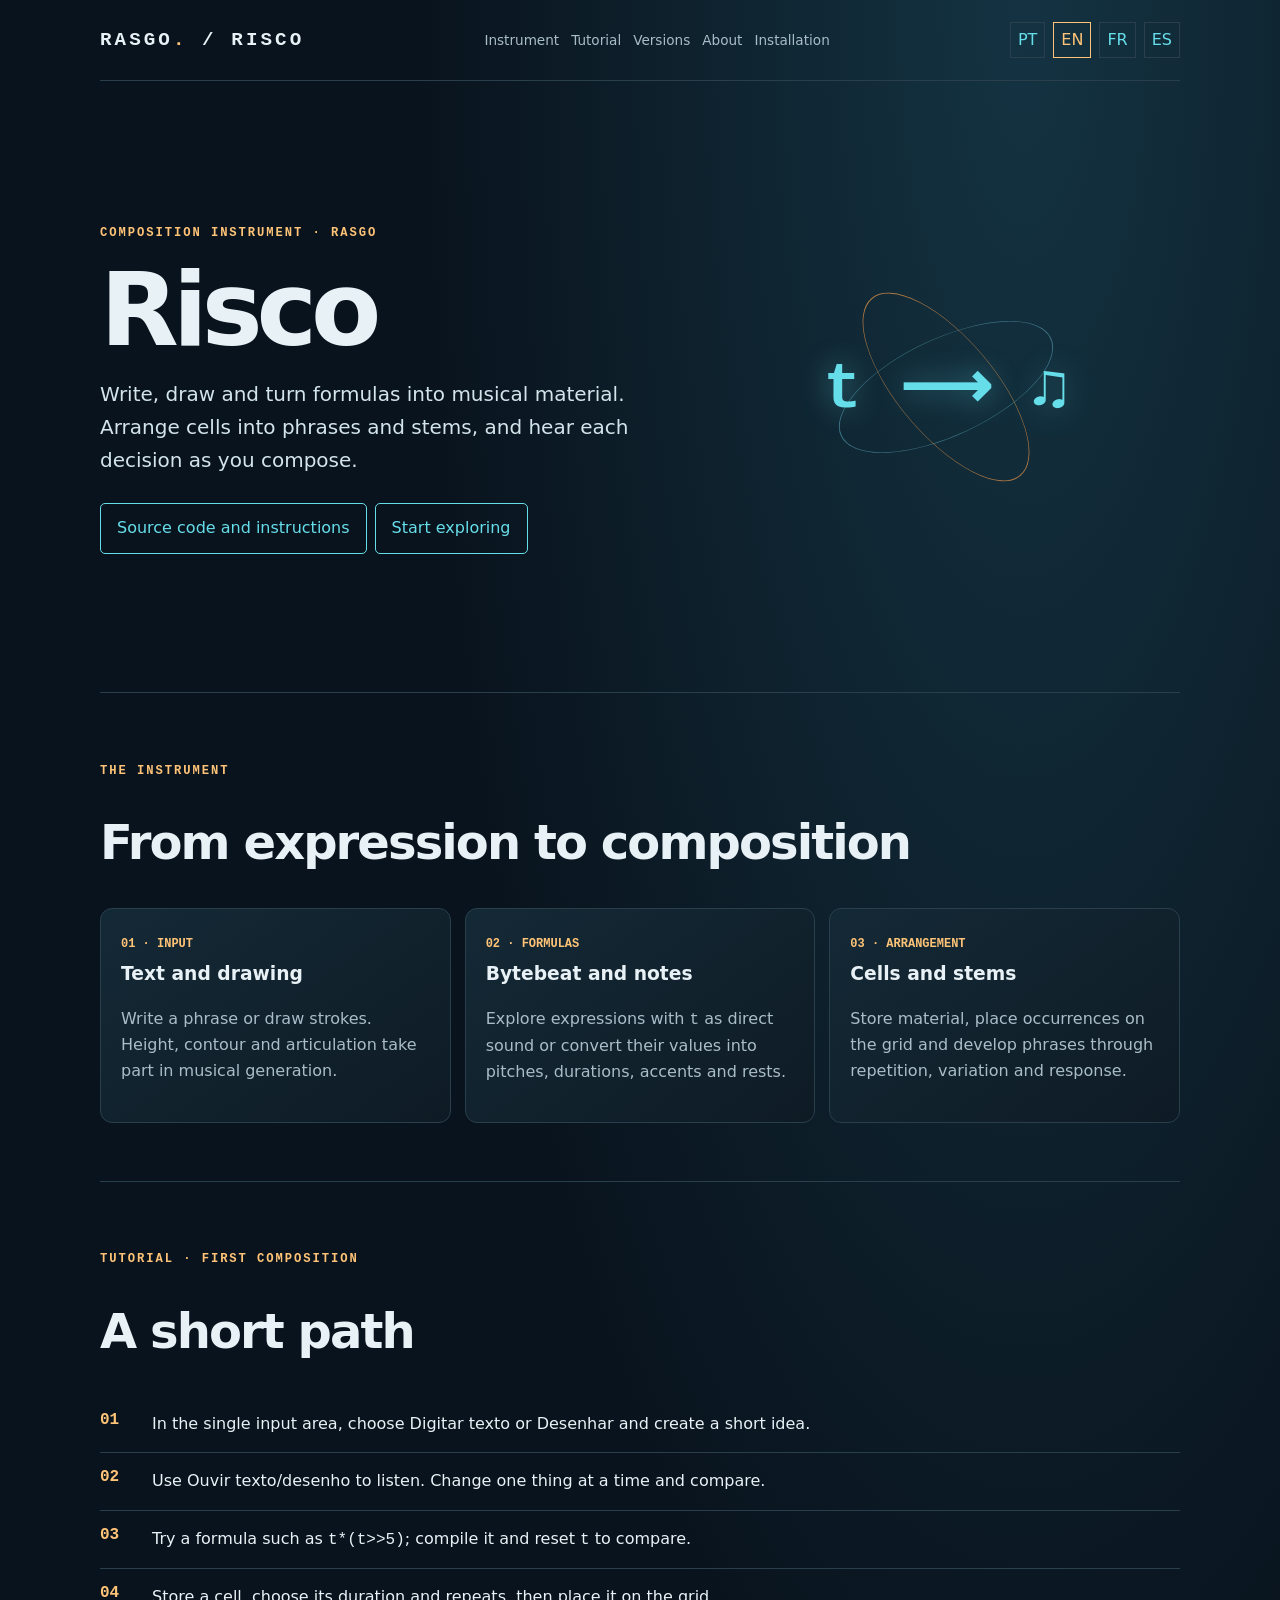
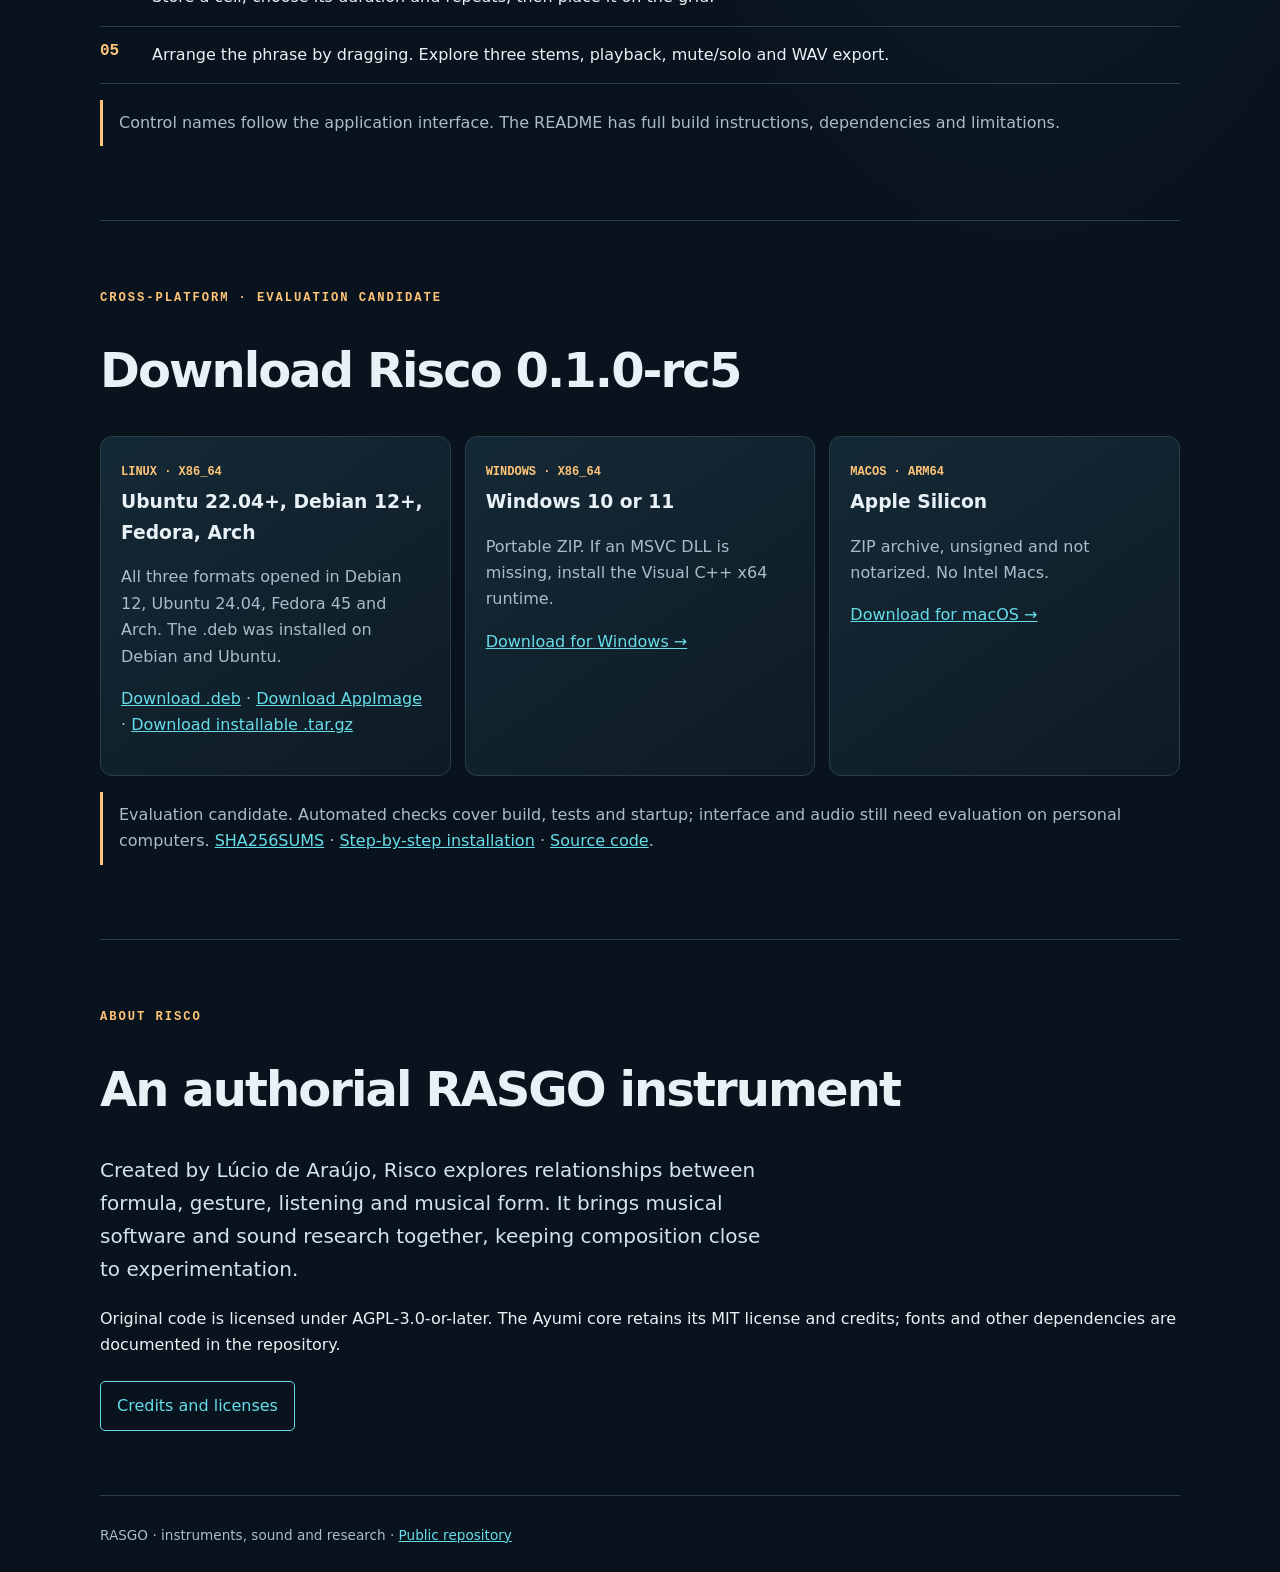
==== website/en.html @ 51da519e "publish Risco rc5 download and install pages" ====
<!doctype html><html lang="en"><head><meta charset="utf-8"><meta name="viewport" content="width=device-width,initial-scale=1"><meta name="description" content="Risco — a musical instrument for formulas, drawing, Bytebeat and cell-based composition."><title>Risco — musical instrument</title><link rel="stylesheet" href="style.css"></head><body><header><a class="brand" href="#top">RASGO<b>.</b> / RISCO</a><nav><a href="#instrument">Instrument</a><a href="#tutorial">Tutorial</a><a href="#versions">Versions</a><a href="#about">About</a><a href="instalacao-en.html">Installation</a></nav><div class="lang"><a href="index.html">PT</a><a class="current" href="en.html">EN</a><a href="fr.html">FR</a><a href="es.html">ES</a></div></header><main><section class="hero" id="top"><div><p class="eyebrow">Composition instrument · RASGO</p><h1>Risco</h1><p class="lead">Write, draw and turn formulas into musical material. Arrange cells into phrases and stems, and hear each decision as you compose.</p><a class="button" href="https://github.com/lucioaraujo/risco">Source code and instructions</a><a class="button" href="#tutorial">Start exploring</a></div><div class="orbit" aria-label="Formulas transformed into music"><span>t ⟶ ♫</span></div></section><section id="instrument"><p class="eyebrow">The instrument</p><h2>From expression to composition</h2><div class="grid"><article class="card"><span class="tag">01 · Input</span><h3>Text and drawing</h3><p>Write a phrase or draw strokes. Height, contour and articulation take part in musical generation.</p></article><article class="card"><span class="tag">02 · Formulas</span><h3>Bytebeat and notes</h3><p>Explore expressions with <code>t</code> as direct sound or convert their values into pitches, durations, accents and rests.</p></article><article class="card"><span class="tag">03 · Arrangement</span><h3>Cells and stems</h3><p>Store material, place occurrences on the grid and develop phrases through repetition, variation and response.</p></article></div></section><section id="tutorial"><p class="eyebrow">Tutorial · first composition</p><h2>A short path</h2><ol class="steps"><li>In the single input area, choose Digitar texto or Desenhar and create a short idea.</li><li>Use Ouvir texto/desenho to listen. Change one thing at a time and compare.</li><li>Try a formula such as <code>t*(t&gt;&gt;5)</code>; compile it and reset <code>t</code> to compare.</li><li>Store a cell, choose its duration and repeats, then place it on the grid.</li><li>Arrange the phrase by dragging. Explore three stems, playback, mute/solo and WAV export.</li></ol><p class="note">Control names follow the application interface. The README has full build instructions, dependencies and limitations.</p></section><section id="versions"><p class="eyebrow">Cross-platform · evaluation candidate</p><h2>Download Risco 0.1.0-rc5</h2><div class="grid"><article class="card"><span class="tag">Linux · x86_64</span><h3>Ubuntu 22.04+, Debian 12+, Fedora, Arch</h3><p>All three formats opened in Debian 12, Ubuntu 24.04, Fedora 45 and Arch. The .deb was installed on Debian and Ubuntu.</p><p><a href="https://github.com/lucioaraujo/risco/releases/download/v0.1.0-rc5/risco-0.1.0-linux-x86_64.deb">Download .deb</a> · <a href="https://github.com/lucioaraujo/risco/releases/download/v0.1.0-rc5/risco-0.1.0-linux-x86_64.AppImage">Download AppImage</a> · <a href="https://github.com/lucioaraujo/risco/releases/download/v0.1.0-rc5/risco-0.1.0-linux-x86_64.tar.gz">Download installable .tar.gz</a></p></article><article class="card"><span class="tag">Windows · x86_64</span><h3>Windows 10 or 11</h3><p>Portable ZIP. If an MSVC DLL is missing, install the Visual C++ x64 runtime.</p><a href="https://github.com/lucioaraujo/risco/releases/download/v0.1.0-rc5/risco-0.1.0-windows-x64.zip">Download for Windows →</a></article><article class="card"><span class="tag">macOS · arm64</span><h3>Apple Silicon</h3><p>ZIP archive, unsigned and not notarized. No Intel Macs.</p><a href="https://github.com/lucioaraujo/risco/releases/download/v0.1.0-rc5/risco-0.1.0-macos-arm64.zip">Download for macOS →</a></article></div><p class="note">Evaluation candidate. Automated checks cover build, tests and startup; interface and audio still need evaluation on personal computers. <a href="https://github.com/lucioaraujo/risco/releases/download/v0.1.0-rc5/SHA256SUMS">SHA256SUMS</a> · <a href="instalacao-en.html">Step-by-step installation</a> · <a href="https://github.com/lucioaraujo/risco/tree/v0.1.0-rc5">Source code</a>.</p></section><section id="about"><p class="eyebrow">About Risco</p><h2>An authorial RASGO instrument</h2><p class="lead">Created by Lúcio de Araújo, Risco explores relationships between formula, gesture, listening and musical form. It brings musical software and sound research together, keeping composition close to experimentation.</p><p>Original code is licensed under AGPL-3.0-or-later. The Ayumi core retains its MIT license and credits; fonts and other dependencies are documented in the repository.</p><a class="button" href="https://github.com/lucioaraujo/risco/blob/main/CREDITOS_E_LICENCAS.md">Credits and licenses</a></section></main><footer>RASGO · instruments, sound and research · <a href="https://github.com/lucioaraujo/risco">Public repository</a></footer></body></html>
---- website/style.css ----
:root{color-scheme:dark;--bg:#09131d;--panel:#112331;--ink:#e8f1f5;--muted:#a9bdc8;--cyan:#66deea;--amber:#ffc477;--line:#29404c}*{box-sizing:border-box}html{scroll-behavior:smooth}body{margin:0;background:radial-gradient(ellipse at 80% 0,#143342 0,transparent 38rem),var(--bg);color:var(--ink);font:16px/1.65 system-ui,sans-serif}a{color:var(--cyan)}header,main,footer{width:min(1080px,calc(100% - 36px));margin:auto}header{padding:22px 0;display:flex;justify-content:space-between;align-items:center;border-bottom:1px solid var(--line)}.brand{font:700 1.2rem ui-monospace,monospace;letter-spacing:.16em;color:var(--ink);text-decoration:none}.brand b{color:var(--amber)}nav{display:flex;gap:12px}nav a{color:var(--muted);text-decoration:none;font-size:.85rem}.lang{display:flex;gap:8px}.lang a{padding:4px 7px;border:1px solid var(--line);text-decoration:none}.lang .current{color:var(--amber);border-color:var(--amber)}section{padding:58px 0;border-bottom:1px solid var(--line)}.hero{min-height:68vh;display:grid;align-content:center;grid-template-columns:1.1fr .9fr;gap:40px}.eyebrow{font:700 .76rem ui-monospace,monospace;color:var(--amber);letter-spacing:.16em;text-transform:uppercase}h1{font-size:clamp(3rem,8vw,6.5rem);line-height:.95;letter-spacing:-.06em;margin:.2em 0}h2{font-size:clamp(1.8rem,4vw,3rem);line-height:1.05;letter-spacing:-.04em}h3{margin:.2em 0}.lead{font-size:1.25rem;color:#d3e4eb;max-width:42rem}.orbit{min-height:270px;display:grid;place-items:center;position:relative;font:700 clamp(2rem,5vw,4.5rem) ui-monospace,monospace;color:var(--cyan)}.orbit:before,.orbit:after{content:"";position:absolute;width:230px;height:230px;border:1px solid #3b7181;border-radius:50%;transform:rotate(-25deg) scaleY(.42)}.orbit:after{transform:rotate(50deg) scaleY(.42);border-color:#b67c43}.orbit span{position:relative;z-index:1;text-shadow:0 0 30px #66deea77}.grid{display:grid;grid-template-columns:repeat(auto-fit,minmax(220px,1fr));gap:14px}.card{background:linear-gradient(145deg,#142936,#0e1b25);border:1px solid var(--line);border-radius:12px;padding:20px}.card p{color:var(--muted)}.tag{color:var(--amber);font:700 .75rem ui-monospace,monospace;text-transform:uppercase}.steps{counter-reset:s;list-style:none;padding:0}.steps li{counter-increment:s;padding:15px 0 15px 52px;border-bottom:1px solid var(--line);position:relative}.steps li:before{content:"0" counter(s);position:absolute;left:0;color:var(--amber);font:700 1rem ui-monospace,monospace}.button{display:inline-block;border:1px solid var(--cyan);padding:11px 16px;color:var(--cyan);text-decoration:none;border-radius:5px;margin:6px 8px 6px 0}.note{border-left:3px solid var(--amber);padding:10px 16px;color:var(--muted)}footer{padding:28px 0;color:var(--muted);font-size:.85rem}@media(max-width:700px){header{flex-wrap:wrap;gap:15px}.hero{grid-template-columns:1fr;gap:0;min-height:auto}.orbit{min-height:190px}.orbit:before,.orbit:after{width:170px;height:170px}nav{order:3;width:100%;justify-content:space-between}}
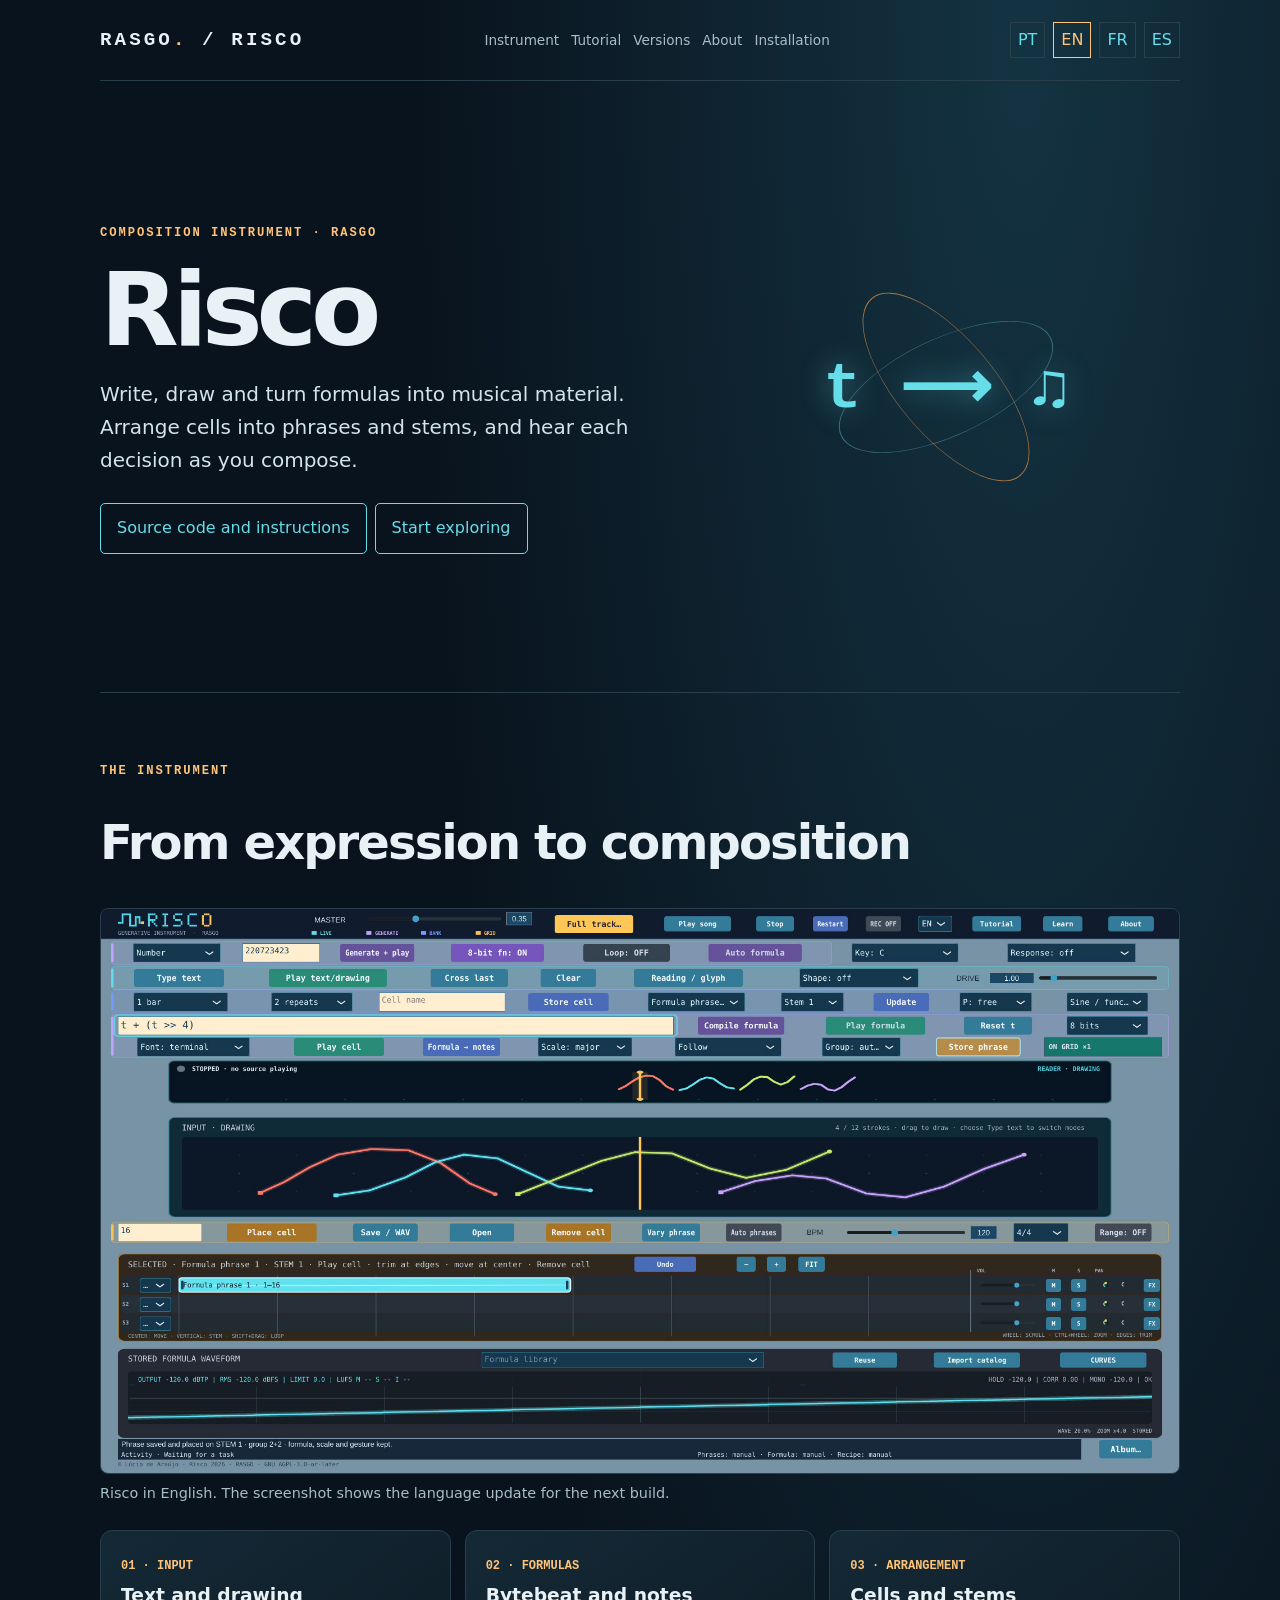
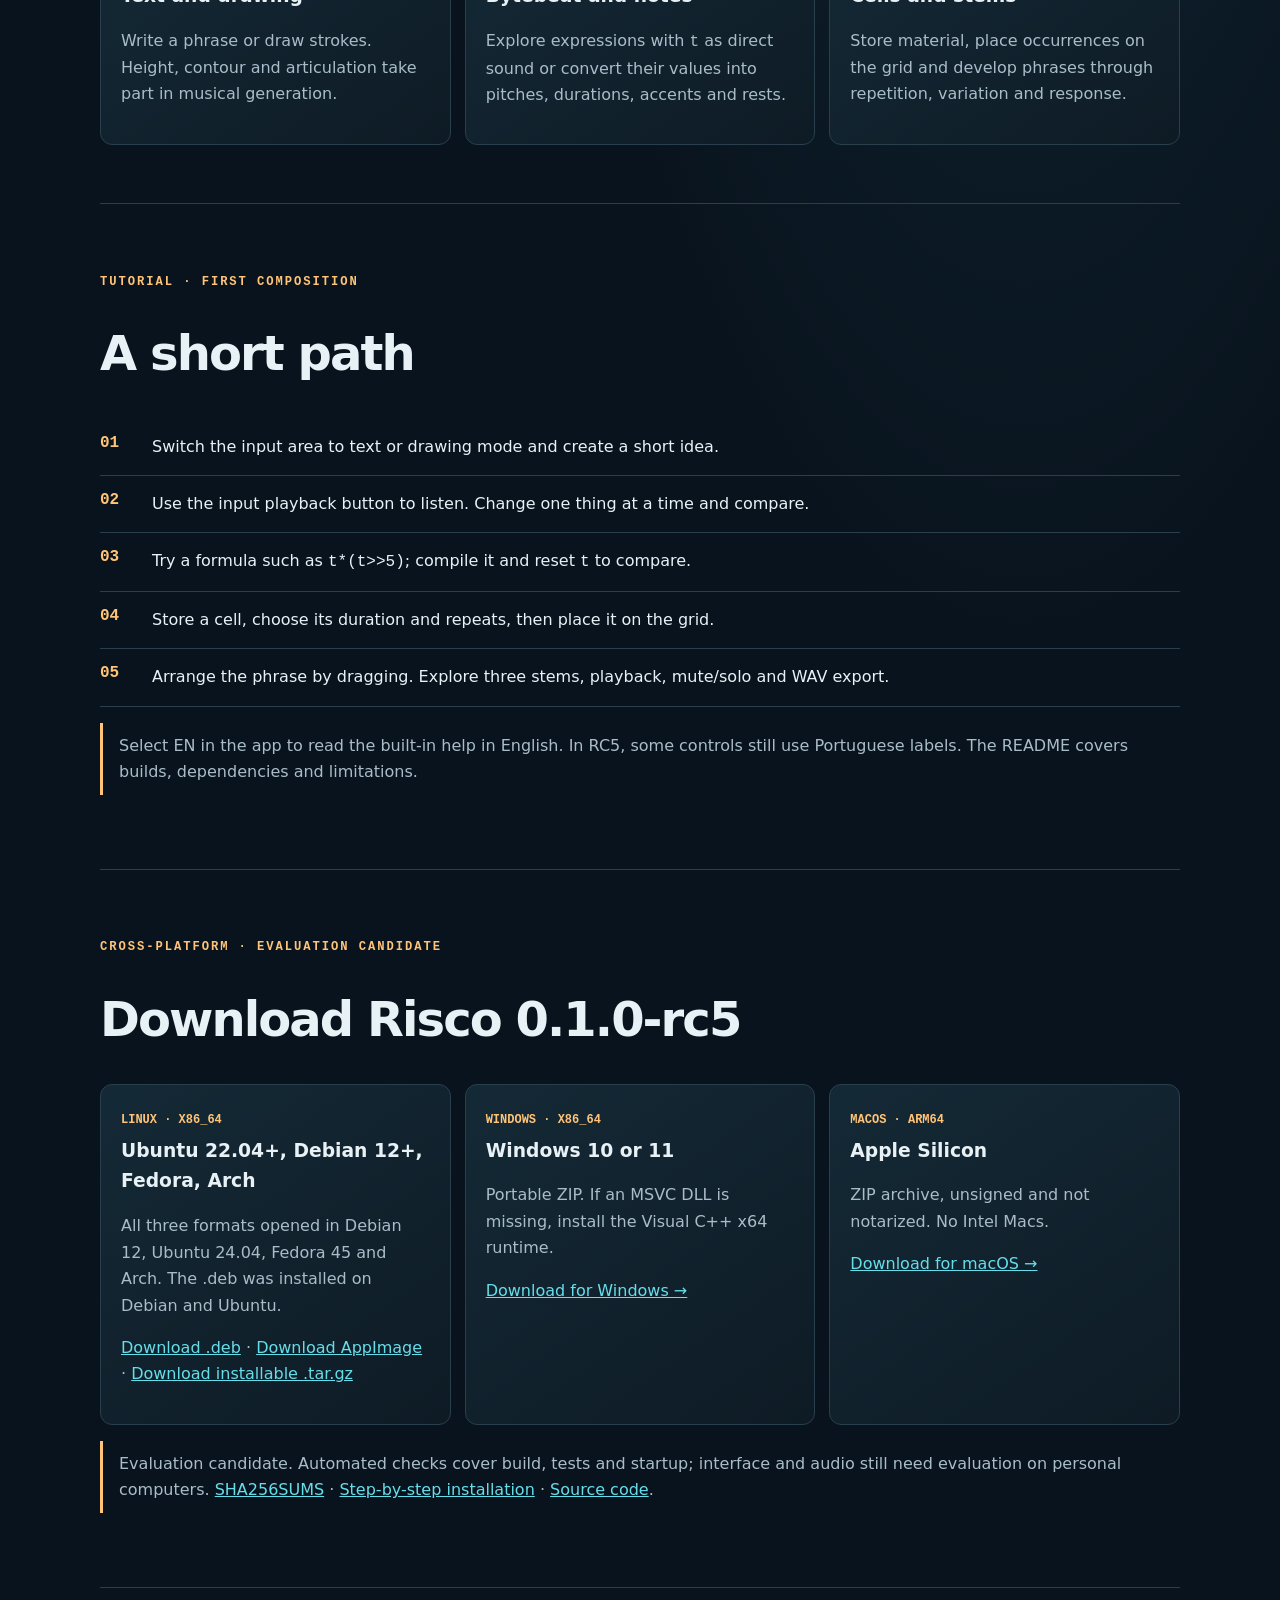
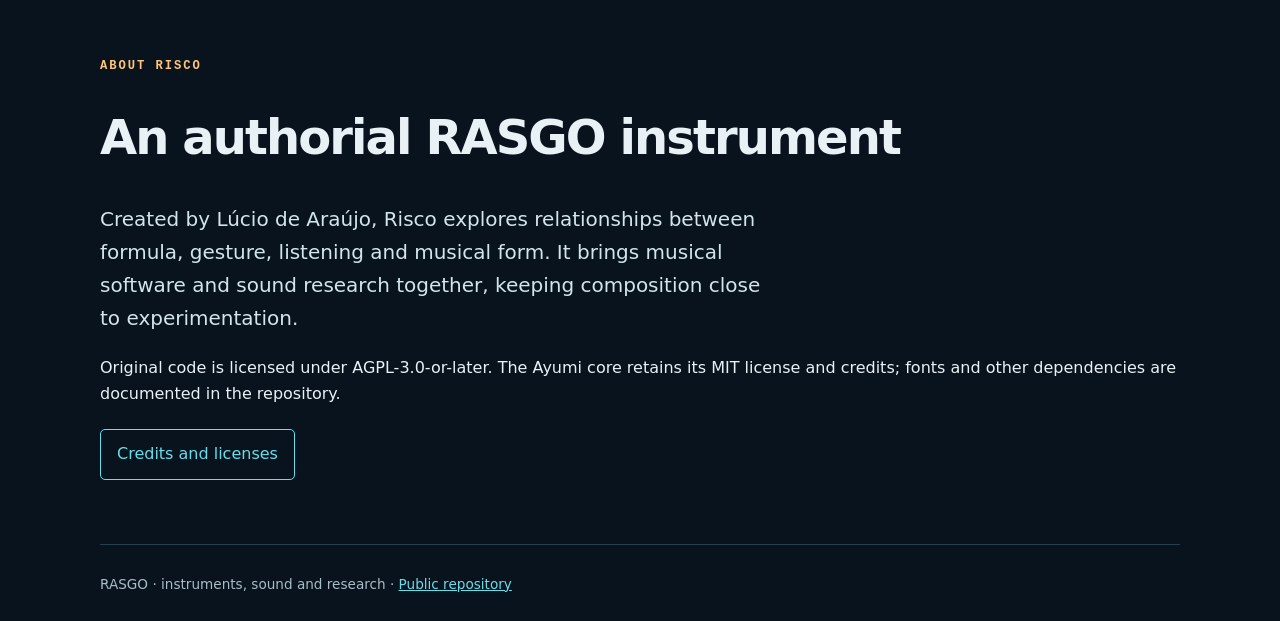
==== commit de5c865f: "Localize Risco controls and ship matching release binaries" ====
--- a/website/en.html
+++ b/website/en.html
@@ -1 +1,3 @@
-<!doctype html><html lang="en"><head><meta charset="utf-8"><meta name="viewport" content="width=device-width,initial-scale=1"><meta name="description" content="Risco — a musical instrument for formulas, drawing, Bytebeat and cell-based composition."><title>Risco — musical instrument</title><link rel="stylesheet" href="style.css"></head><body><header><a class="brand" href="#top">RASGO<b>.</b> / RISCO</a><nav><a href="#instrument">Instrument</a><a href="#tutorial">Tutorial</a><a href="#versions">Versions</a><a href="#about">About</a><a href="instalacao-en.html">Installation</a></nav><div class="lang"><a href="index.html">PT</a><a class="current" href="en.html">EN</a><a href="fr.html">FR</a><a href="es.html">ES</a></div></header><main><section class="hero" id="top"><div><p class="eyebrow">Composition instrument · RASGO</p><h1>Risco</h1><p class="lead">Write, draw and turn formulas into musical material. Arrange cells into phrases and stems, and hear each decision as you compose.</p><a class="button" href="https://github.com/lucioaraujo/risco">Source code and instructions</a><a class="button" href="#tutorial">Start exploring</a></div><div class="orbit" aria-label="Formulas transformed into music"><span>t ⟶ ♫</span></div></section><section id="instrument"><p class="eyebrow">The instrument</p><h2>From expression to composition</h2><div class="grid"><article class="card"><span class="tag">01 · Input</span><h3>Text and drawing</h3><p>Write a phrase or draw strokes. Height, contour and articulation take part in musical generation.</p></article><article class="card"><span class="tag">02 · Formulas</span><h3>Bytebeat and notes</h3><p>Explore expressions with <code>t</code> as direct sound or convert their values into pitches, durations, accents and rests.</p></article><article class="card"><span class="tag">03 · Arrangement</span><h3>Cells and stems</h3><p>Store material, place occurrences on the grid and develop phrases through repetition, variation and response.</p></article></div></section><section id="tutorial"><p class="eyebrow">Tutorial · first composition</p><h2>A short path</h2><ol class="steps"><li>In the single input area, choose Digitar texto or Desenhar and create a short idea.</li><li>Use Ouvir texto/desenho to listen. Change one thing at a time and compare.</li><li>Try a formula such as <code>t*(t&gt;&gt;5)</code>; compile it and reset <code>t</code> to compare.</li><li>Store a cell, choose its duration and repeats, then place it on the grid.</li><li>Arrange the phrase by dragging. Explore three stems, playback, mute/solo and WAV export.</li></ol><p class="note">Control names follow the application interface. The README has full build instructions, dependencies and limitations.</p></section><section id="versions"><p class="eyebrow">Cross-platform · evaluation candidate</p><h2>Download Risco 0.1.0-rc5</h2><div class="grid"><article class="card"><span class="tag">Linux · x86_64</span><h3>Ubuntu 22.04+, Debian 12+, Fedora, Arch</h3><p>All three formats opened in Debian 12, Ubuntu 24.04, Fedora 45 and Arch. The .deb was installed on Debian and Ubuntu.</p><p><a href="https://github.com/lucioaraujo/risco/releases/download/v0.1.0-rc5/risco-0.1.0-linux-x86_64.deb">Download .deb</a> · <a href="https://github.com/lucioaraujo/risco/releases/download/v0.1.0-rc5/risco-0.1.0-linux-x86_64.AppImage">Download AppImage</a> · <a href="https://github.com/lucioaraujo/risco/releases/download/v0.1.0-rc5/risco-0.1.0-linux-x86_64.tar.gz">Download installable .tar.gz</a></p></article><article class="card"><span class="tag">Windows · x86_64</span><h3>Windows 10 or 11</h3><p>Portable ZIP. If an MSVC DLL is missing, install the Visual C++ x64 runtime.</p><a href="https://github.com/lucioaraujo/risco/releases/download/v0.1.0-rc5/risco-0.1.0-windows-x64.zip">Download for Windows →</a></article><article class="card"><span class="tag">macOS · arm64</span><h3>Apple Silicon</h3><p>ZIP archive, unsigned and not notarized. No Intel Macs.</p><a href="https://github.com/lucioaraujo/risco/releases/download/v0.1.0-rc5/risco-0.1.0-macos-arm64.zip">Download for macOS →</a></article></div><p class="note">Evaluation candidate. Automated checks cover build, tests and startup; interface and audio still need evaluation on personal computers. <a href="https://github.com/lucioaraujo/risco/releases/download/v0.1.0-rc5/SHA256SUMS">SHA256SUMS</a> · <a href="instalacao-en.html">Step-by-step installation</a> · <a href="https://github.com/lucioaraujo/risco/tree/v0.1.0-rc5">Source code</a>.</p></section><section id="about"><p class="eyebrow">About Risco</p><h2>An authorial RASGO instrument</h2><p class="lead">Created by Lúcio de Araújo, Risco explores relationships between formula, gesture, listening and musical form. It brings musical software and sound research together, keeping composition close to experimentation.</p><p>Original code is licensed under AGPL-3.0-or-later. The Ayumi core retains its MIT license and credits; fonts and other dependencies are documented in the repository.</p><a class="button" href="https://github.com/lucioaraujo/risco/blob/main/CREDITOS_E_LICENCAS.md">Credits and licenses</a></section></main><footer>RASGO · instruments, sound and research · <a href="https://github.com/lucioaraujo/risco">Public repository</a></footer></body></html>
+<!doctype html><html lang="en"><head><meta charset="utf-8"><meta name="viewport" content="width=device-width,initial-scale=1"><meta name="description" content="Risco — a musical instrument for formulas, drawing, Bytebeat and cell-based composition."><title>Risco — musical instrument</title><link rel="stylesheet" href="style.css"></head><body><header><a class="brand" href="#top">RASGO<b>.</b> / RISCO</a><nav><a href="#instrument">Instrument</a><a href="#tutorial">Tutorial</a><a href="#versions">Versions</a><a href="#about">About</a><a href="instalacao-en.html">Installation</a></nav><div class="lang"><a href="index.html">PT</a><a class="current" href="en.html">EN</a><a href="fr.html">FR</a><a href="es.html">ES</a></div></header><main><section class="hero" id="top"><div><p class="eyebrow">Composition instrument · RASGO</p><h1>Risco</h1><p class="lead">Write, draw and turn formulas into musical material. Arrange cells into phrases and stems, and hear each decision as you compose.</p><a class="button" href="https://github.com/lucioaraujo/risco">Source code and instructions</a><a class="button" href="#tutorial">Start exploring</a></div><div class="orbit" aria-label="Formulas transformed into music"><span>t ⟶ ♫</span></div></section><section id="instrument"><p class="eyebrow">The instrument</p><h2>From expression to composition</h2>
+<figure class="interface"><a href="assets/risco-1920.jpg"><img src="assets/risco-1920.jpg" width="1920" height="1006" alt="Risco in English showing four drawn strokes, a formula editor and the composition grid."></a><figcaption>Risco in English. The screenshot shows the language update for the next build.</figcaption></figure>
+<div class="grid"><article class="card"><span class="tag">01 · Input</span><h3>Text and drawing</h3><p>Write a phrase or draw strokes. Height, contour and articulation take part in musical generation.</p></article><article class="card"><span class="tag">02 · Formulas</span><h3>Bytebeat and notes</h3><p>Explore expressions with <code>t</code> as direct sound or convert their values into pitches, durations, accents and rests.</p></article><article class="card"><span class="tag">03 · Arrangement</span><h3>Cells and stems</h3><p>Store material, place occurrences on the grid and develop phrases through repetition, variation and response.</p></article></div></section><section id="tutorial"><p class="eyebrow">Tutorial · first composition</p><h2>A short path</h2><ol class="steps"><li>Switch the input area to text or drawing mode and create a short idea.</li><li>Use the input playback button to listen. Change one thing at a time and compare.</li><li>Try a formula such as <code>t*(t&gt;&gt;5)</code>; compile it and reset <code>t</code> to compare.</li><li>Store a cell, choose its duration and repeats, then place it on the grid.</li><li>Arrange the phrase by dragging. Explore three stems, playback, mute/solo and WAV export.</li></ol><p class="note">Select EN in the app to read the built-in help in English. In RC5, some controls still use Portuguese labels. The README covers builds, dependencies and limitations.</p></section><section id="versions"><p class="eyebrow">Cross-platform · evaluation candidate</p><h2>Download Risco 0.1.0-rc5</h2><div class="grid"><article class="card"><span class="tag">Linux · x86_64</span><h3>Ubuntu 22.04+, Debian 12+, Fedora, Arch</h3><p>All three formats opened in Debian 12, Ubuntu 24.04, Fedora 45 and Arch. The .deb was installed on Debian and Ubuntu.</p><p><a href="https://github.com/lucioaraujo/risco/releases/download/v0.1.0-rc5/risco-0.1.0-linux-x86_64.deb">Download .deb</a> · <a href="https://github.com/lucioaraujo/risco/releases/download/v0.1.0-rc5/risco-0.1.0-linux-x86_64.AppImage">Download AppImage</a> · <a href="https://github.com/lucioaraujo/risco/releases/download/v0.1.0-rc5/risco-0.1.0-linux-x86_64.tar.gz">Download installable .tar.gz</a></p></article><article class="card"><span class="tag">Windows · x86_64</span><h3>Windows 10 or 11</h3><p>Portable ZIP. If an MSVC DLL is missing, install the Visual C++ x64 runtime.</p><a href="https://github.com/lucioaraujo/risco/releases/download/v0.1.0-rc5/risco-0.1.0-windows-x64.zip">Download for Windows →</a></article><article class="card"><span class="tag">macOS · arm64</span><h3>Apple Silicon</h3><p>ZIP archive, unsigned and not notarized. No Intel Macs.</p><a href="https://github.com/lucioaraujo/risco/releases/download/v0.1.0-rc5/risco-0.1.0-macos-arm64.zip">Download for macOS →</a></article></div><p class="note">Evaluation candidate. Automated checks cover build, tests and startup; interface and audio still need evaluation on personal computers. <a href="https://github.com/lucioaraujo/risco/releases/download/v0.1.0-rc5/SHA256SUMS">SHA256SUMS</a> · <a href="instalacao-en.html">Step-by-step installation</a> · <a href="https://github.com/lucioaraujo/risco/tree/v0.1.0-rc5">Source code</a>.</p></section><section id="about"><p class="eyebrow">About Risco</p><h2>An authorial RASGO instrument</h2><p class="lead">Created by Lúcio de Araújo, Risco explores relationships between formula, gesture, listening and musical form. It brings musical software and sound research together, keeping composition close to experimentation.</p><p>Original code is licensed under AGPL-3.0-or-later. The Ayumi core retains its MIT license and credits; fonts and other dependencies are documented in the repository.</p><a class="button" href="https://github.com/lucioaraujo/risco/blob/main/CREDITOS_E_LICENCAS.md">Credits and licenses</a></section></main><footer>RASGO · instruments, sound and research · <a href="https://github.com/lucioaraujo/risco">Public repository</a></footer></body></html>
--- a/website/style.css
+++ b/website/style.css
@@ -1 +1,17 @@
 :root{color-scheme:dark;--bg:#09131d;--panel:#112331;--ink:#e8f1f5;--muted:#a9bdc8;--cyan:#66deea;--amber:#ffc477;--line:#29404c}*{box-sizing:border-box}html{scroll-behavior:smooth}body{margin:0;background:radial-gradient(ellipse at 80% 0,#143342 0,transparent 38rem),var(--bg);color:var(--ink);font:16px/1.65 system-ui,sans-serif}a{color:var(--cyan)}header,main,footer{width:min(1080px,calc(100% - 36px));margin:auto}header{padding:22px 0;display:flex;justify-content:space-between;align-items:center;border-bottom:1px solid var(--line)}.brand{font:700 1.2rem ui-monospace,monospace;letter-spacing:.16em;color:var(--ink);text-decoration:none}.brand b{color:var(--amber)}nav{display:flex;gap:12px}nav a{color:var(--muted);text-decoration:none;font-size:.85rem}.lang{display:flex;gap:8px}.lang a{padding:4px 7px;border:1px solid var(--line);text-decoration:none}.lang .current{color:var(--amber);border-color:var(--amber)}section{padding:58px 0;border-bottom:1px solid var(--line)}.hero{min-height:68vh;display:grid;align-content:center;grid-template-columns:1.1fr .9fr;gap:40px}.eyebrow{font:700 .76rem ui-monospace,monospace;color:var(--amber);letter-spacing:.16em;text-transform:uppercase}h1{font-size:clamp(3rem,8vw,6.5rem);line-height:.95;letter-spacing:-.06em;margin:.2em 0}h2{font-size:clamp(1.8rem,4vw,3rem);line-height:1.05;letter-spacing:-.04em}h3{margin:.2em 0}.lead{font-size:1.25rem;color:#d3e4eb;max-width:42rem}.orbit{min-height:270px;display:grid;place-items:center;position:relative;font:700 clamp(2rem,5vw,4.5rem) ui-monospace,monospace;color:var(--cyan)}.orbit:before,.orbit:after{content:"";position:absolute;width:230px;height:230px;border:1px solid #3b7181;border-radius:50%;transform:rotate(-25deg) scaleY(.42)}.orbit:after{transform:rotate(50deg) scaleY(.42);border-color:#b67c43}.orbit span{position:relative;z-index:1;text-shadow:0 0 30px #66deea77}.grid{display:grid;grid-template-columns:repeat(auto-fit,minmax(220px,1fr));gap:14px}.card{background:linear-gradient(145deg,#142936,#0e1b25);border:1px solid var(--line);border-radius:12px;padding:20px}.card p{color:var(--muted)}.tag{color:var(--amber);font:700 .75rem ui-monospace,monospace;text-transform:uppercase}.steps{counter-reset:s;list-style:none;padding:0}.steps li{counter-increment:s;padding:15px 0 15px 52px;border-bottom:1px solid var(--line);position:relative}.steps li:before{content:"0" counter(s);position:absolute;left:0;color:var(--amber);font:700 1rem ui-monospace,monospace}.button{display:inline-block;border:1px solid var(--cyan);padding:11px 16px;color:var(--cyan);text-decoration:none;border-radius:5px;margin:6px 8px 6px 0}.note{border-left:3px solid var(--amber);padding:10px 16px;color:var(--muted)}footer{padding:28px 0;color:var(--muted);font-size:.85rem}@media(max-width:700px){header{flex-wrap:wrap;gap:15px}.hero{grid-template-columns:1fr;gap:0;min-height:auto}.orbit{min-height:190px}.orbit:before,.orbit:after{width:170px;height:170px}nav{order:3;width:100%;justify-content:space-between}}
+
+.interface {
+  margin: 0 0 1.5rem;
+}
+.interface img {
+  display: block;
+  width: 100%;
+  height: auto;
+  border: 1px solid var(--line);
+  border-radius: 8px;
+}
+.interface figcaption {
+  margin-top: .5rem;
+  color: var(--muted);
+  font-size: .9rem;
+}
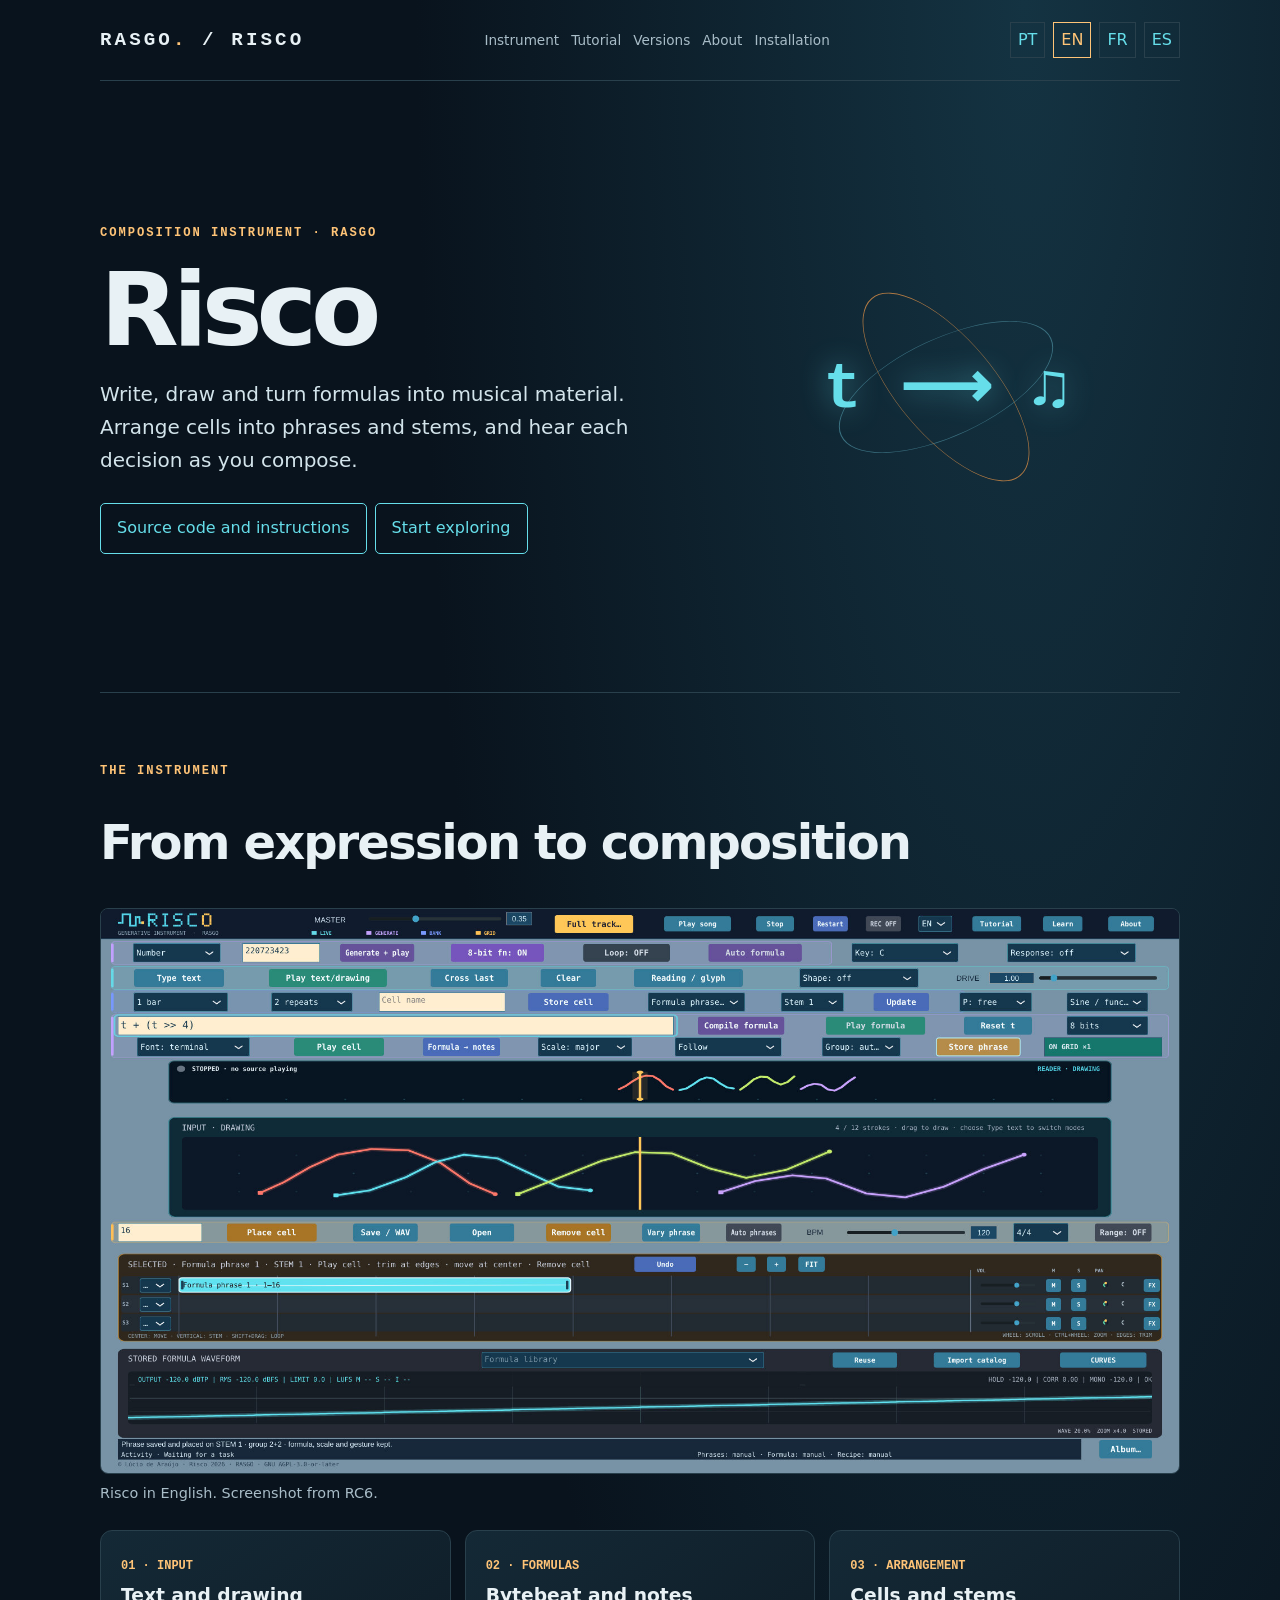
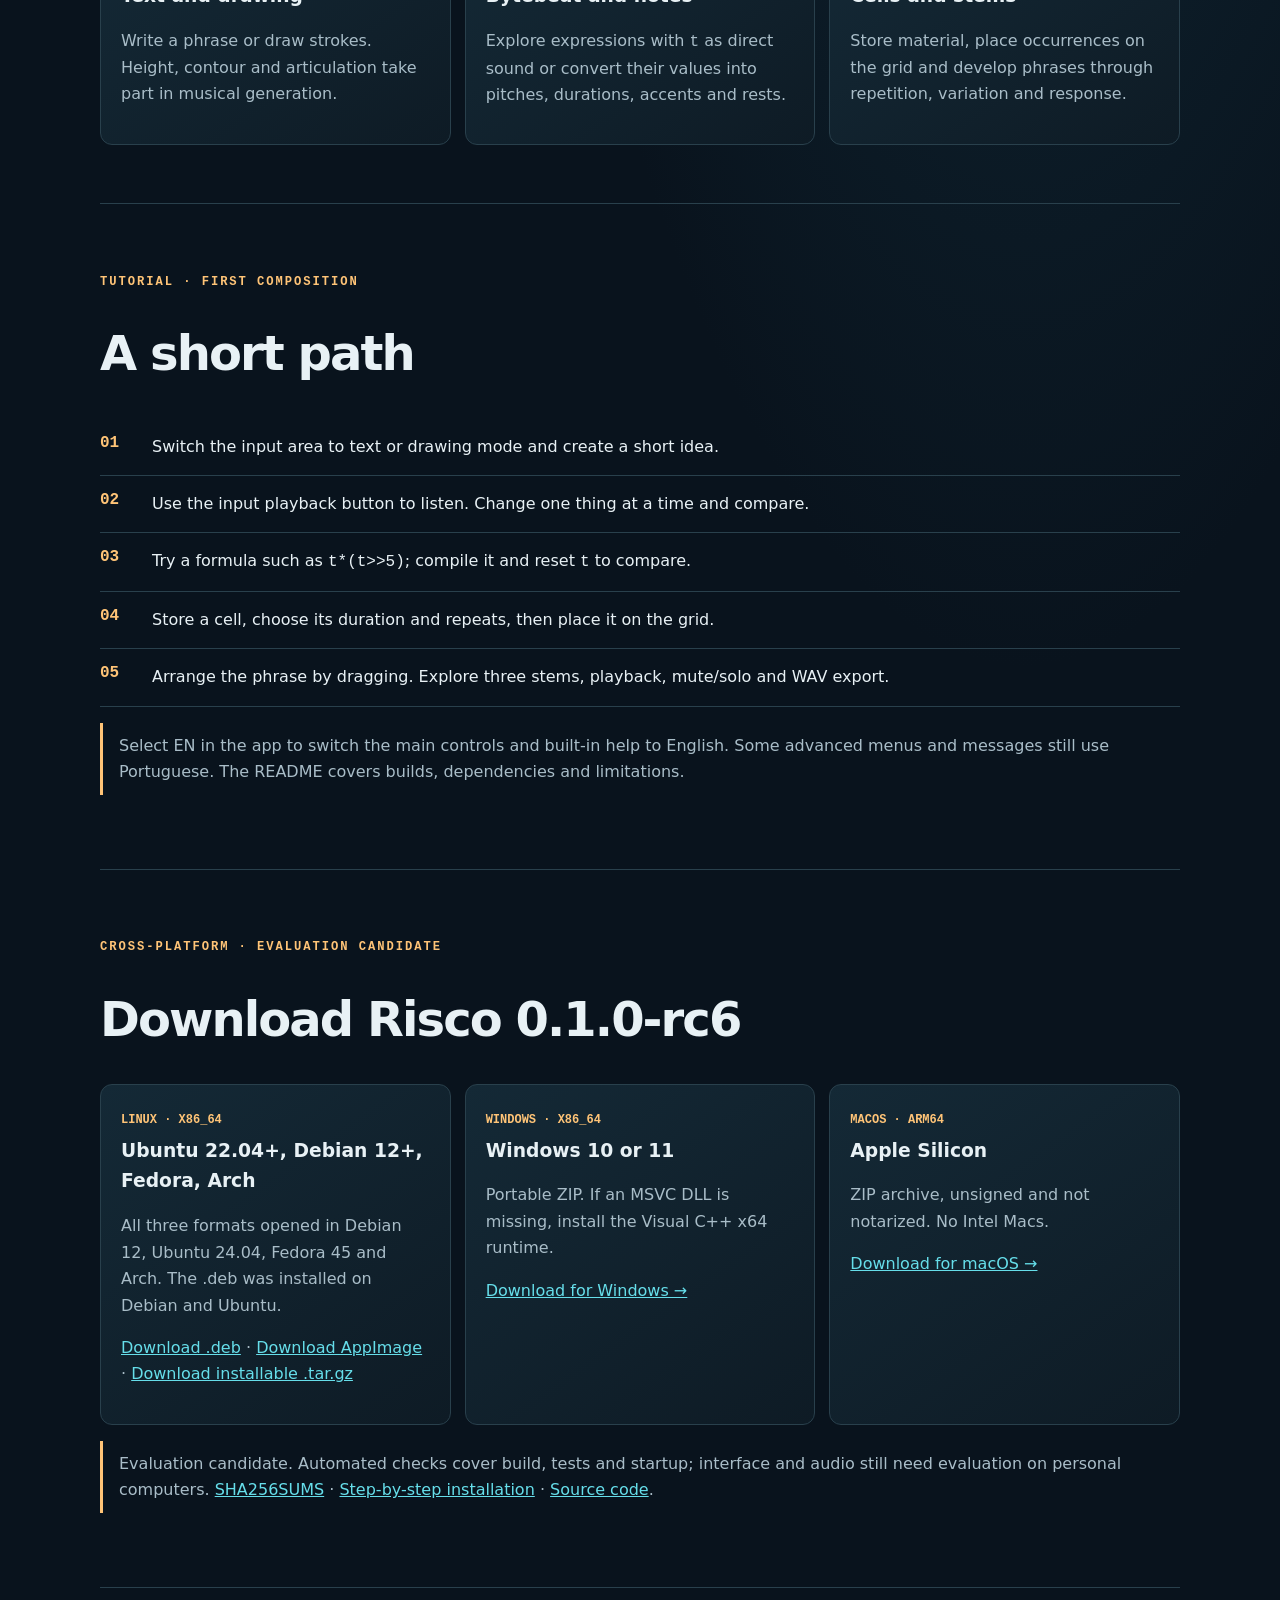
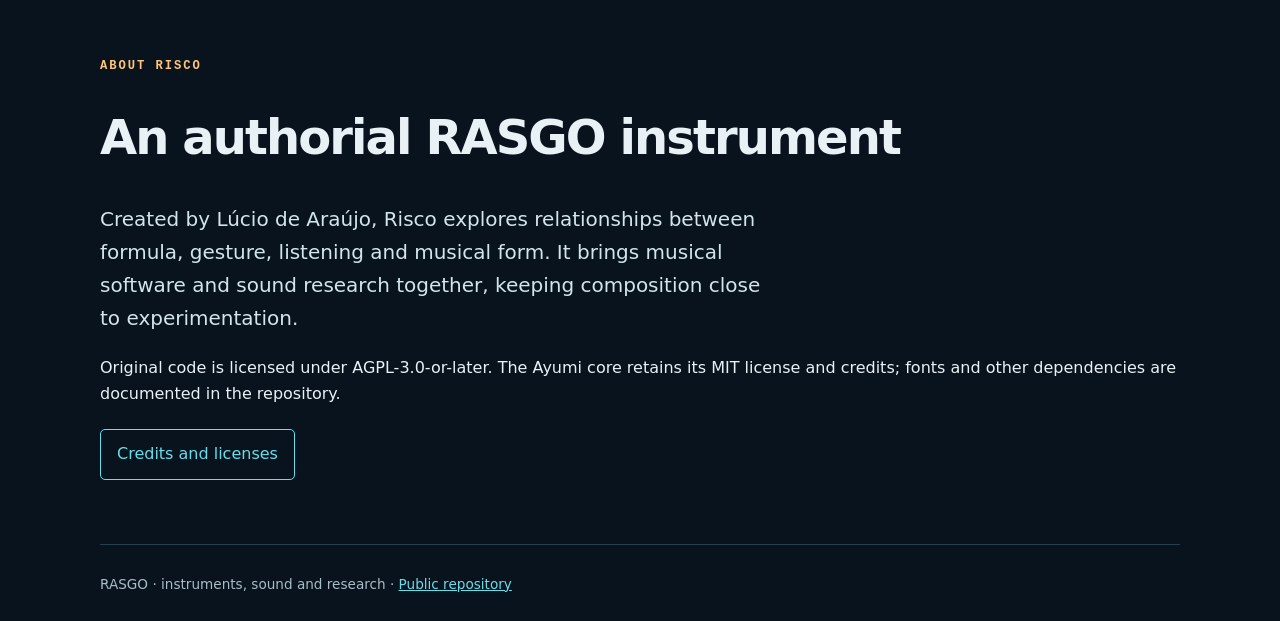
==== commit 0f58c98c: "Point all download and installation pages to the verified RC6 release" ====
--- a/website/en.html
+++ b/website/en.html
@@ -1,3 +1,3 @@
 <!doctype html><html lang="en"><head><meta charset="utf-8"><meta name="viewport" content="width=device-width,initial-scale=1"><meta name="description" content="Risco — a musical instrument for formulas, drawing, Bytebeat and cell-based composition."><title>Risco — musical instrument</title><link rel="stylesheet" href="style.css"></head><body><header><a class="brand" href="#top">RASGO<b>.</b> / RISCO</a><nav><a href="#instrument">Instrument</a><a href="#tutorial">Tutorial</a><a href="#versions">Versions</a><a href="#about">About</a><a href="instalacao-en.html">Installation</a></nav><div class="lang"><a href="index.html">PT</a><a class="current" href="en.html">EN</a><a href="fr.html">FR</a><a href="es.html">ES</a></div></header><main><section class="hero" id="top"><div><p class="eyebrow">Composition instrument · RASGO</p><h1>Risco</h1><p class="lead">Write, draw and turn formulas into musical material. Arrange cells into phrases and stems, and hear each decision as you compose.</p><a class="button" href="https://github.com/lucioaraujo/risco">Source code and instructions</a><a class="button" href="#tutorial">Start exploring</a></div><div class="orbit" aria-label="Formulas transformed into music"><span>t ⟶ ♫</span></div></section><section id="instrument"><p class="eyebrow">The instrument</p><h2>From expression to composition</h2>
-<figure class="interface"><a href="assets/risco-1920.jpg"><img src="assets/risco-1920.jpg" width="1920" height="1006" alt="Risco in English showing four drawn strokes, a formula editor and the composition grid."></a><figcaption>Risco in English. The screenshot shows the language update for the next build.</figcaption></figure>
-<div class="grid"><article class="card"><span class="tag">01 · Input</span><h3>Text and drawing</h3><p>Write a phrase or draw strokes. Height, contour and articulation take part in musical generation.</p></article><article class="card"><span class="tag">02 · Formulas</span><h3>Bytebeat and notes</h3><p>Explore expressions with <code>t</code> as direct sound or convert their values into pitches, durations, accents and rests.</p></article><article class="card"><span class="tag">03 · Arrangement</span><h3>Cells and stems</h3><p>Store material, place occurrences on the grid and develop phrases through repetition, variation and response.</p></article></div></section><section id="tutorial"><p class="eyebrow">Tutorial · first composition</p><h2>A short path</h2><ol class="steps"><li>Switch the input area to text or drawing mode and create a short idea.</li><li>Use the input playback button to listen. Change one thing at a time and compare.</li><li>Try a formula such as <code>t*(t&gt;&gt;5)</code>; compile it and reset <code>t</code> to compare.</li><li>Store a cell, choose its duration and repeats, then place it on the grid.</li><li>Arrange the phrase by dragging. Explore three stems, playback, mute/solo and WAV export.</li></ol><p class="note">Select EN in the app to read the built-in help in English. In RC5, some controls still use Portuguese labels. The README covers builds, dependencies and limitations.</p></section><section id="versions"><p class="eyebrow">Cross-platform · evaluation candidate</p><h2>Download Risco 0.1.0-rc5</h2><div class="grid"><article class="card"><span class="tag">Linux · x86_64</span><h3>Ubuntu 22.04+, Debian 12+, Fedora, Arch</h3><p>All three formats opened in Debian 12, Ubuntu 24.04, Fedora 45 and Arch. The .deb was installed on Debian and Ubuntu.</p><p><a href="https://github.com/lucioaraujo/risco/releases/download/v0.1.0-rc5/risco-0.1.0-linux-x86_64.deb">Download .deb</a> · <a href="https://github.com/lucioaraujo/risco/releases/download/v0.1.0-rc5/risco-0.1.0-linux-x86_64.AppImage">Download AppImage</a> · <a href="https://github.com/lucioaraujo/risco/releases/download/v0.1.0-rc5/risco-0.1.0-linux-x86_64.tar.gz">Download installable .tar.gz</a></p></article><article class="card"><span class="tag">Windows · x86_64</span><h3>Windows 10 or 11</h3><p>Portable ZIP. If an MSVC DLL is missing, install the Visual C++ x64 runtime.</p><a href="https://github.com/lucioaraujo/risco/releases/download/v0.1.0-rc5/risco-0.1.0-windows-x64.zip">Download for Windows →</a></article><article class="card"><span class="tag">macOS · arm64</span><h3>Apple Silicon</h3><p>ZIP archive, unsigned and not notarized. No Intel Macs.</p><a href="https://github.com/lucioaraujo/risco/releases/download/v0.1.0-rc5/risco-0.1.0-macos-arm64.zip">Download for macOS →</a></article></div><p class="note">Evaluation candidate. Automated checks cover build, tests and startup; interface and audio still need evaluation on personal computers. <a href="https://github.com/lucioaraujo/risco/releases/download/v0.1.0-rc5/SHA256SUMS">SHA256SUMS</a> · <a href="instalacao-en.html">Step-by-step installation</a> · <a href="https://github.com/lucioaraujo/risco/tree/v0.1.0-rc5">Source code</a>.</p></section><section id="about"><p class="eyebrow">About Risco</p><h2>An authorial RASGO instrument</h2><p class="lead">Created by Lúcio de Araújo, Risco explores relationships between formula, gesture, listening and musical form. It brings musical software and sound research together, keeping composition close to experimentation.</p><p>Original code is licensed under AGPL-3.0-or-later. The Ayumi core retains its MIT license and credits; fonts and other dependencies are documented in the repository.</p><a class="button" href="https://github.com/lucioaraujo/risco/blob/main/CREDITOS_E_LICENCAS.md">Credits and licenses</a></section></main><footer>RASGO · instruments, sound and research · <a href="https://github.com/lucioaraujo/risco">Public repository</a></footer></body></html>
+<figure class="interface"><a href="assets/risco-1920.jpg"><img src="assets/risco-1920.jpg" width="1920" height="1006" alt="Risco in English showing four drawn strokes, a formula editor and the composition grid."></a><figcaption>Risco in English. Screenshot from RC6.</figcaption></figure>
+<div class="grid"><article class="card"><span class="tag">01 · Input</span><h3>Text and drawing</h3><p>Write a phrase or draw strokes. Height, contour and articulation take part in musical generation.</p></article><article class="card"><span class="tag">02 · Formulas</span><h3>Bytebeat and notes</h3><p>Explore expressions with <code>t</code> as direct sound or convert their values into pitches, durations, accents and rests.</p></article><article class="card"><span class="tag">03 · Arrangement</span><h3>Cells and stems</h3><p>Store material, place occurrences on the grid and develop phrases through repetition, variation and response.</p></article></div></section><section id="tutorial"><p class="eyebrow">Tutorial · first composition</p><h2>A short path</h2><ol class="steps"><li>Switch the input area to text or drawing mode and create a short idea.</li><li>Use the input playback button to listen. Change one thing at a time and compare.</li><li>Try a formula such as <code>t*(t&gt;&gt;5)</code>; compile it and reset <code>t</code> to compare.</li><li>Store a cell, choose its duration and repeats, then place it on the grid.</li><li>Arrange the phrase by dragging. Explore three stems, playback, mute/solo and WAV export.</li></ol><p class="note">Select EN in the app to switch the main controls and built-in help to English. Some advanced menus and messages still use Portuguese. The README covers builds, dependencies and limitations.</p></section><section id="versions"><p class="eyebrow">Cross-platform · evaluation candidate</p><h2>Download Risco 0.1.0-rc6</h2><div class="grid"><article class="card"><span class="tag">Linux · x86_64</span><h3>Ubuntu 22.04+, Debian 12+, Fedora, Arch</h3><p>All three formats opened in Debian 12, Ubuntu 24.04, Fedora 45 and Arch. The .deb was installed on Debian and Ubuntu.</p><p><a href="https://github.com/lucioaraujo/risco/releases/download/v0.1.0-rc6/risco-0.1.0-linux-x86_64.deb">Download .deb</a> · <a href="https://github.com/lucioaraujo/risco/releases/download/v0.1.0-rc6/risco-0.1.0-linux-x86_64.AppImage">Download AppImage</a> · <a href="https://github.com/lucioaraujo/risco/releases/download/v0.1.0-rc6/risco-0.1.0-linux-x86_64.tar.gz">Download installable .tar.gz</a></p></article><article class="card"><span class="tag">Windows · x86_64</span><h3>Windows 10 or 11</h3><p>Portable ZIP. If an MSVC DLL is missing, install the Visual C++ x64 runtime.</p><a href="https://github.com/lucioaraujo/risco/releases/download/v0.1.0-rc6/risco-0.1.0-windows-x64.zip">Download for Windows →</a></article><article class="card"><span class="tag">macOS · arm64</span><h3>Apple Silicon</h3><p>ZIP archive, unsigned and not notarized. No Intel Macs.</p><a href="https://github.com/lucioaraujo/risco/releases/download/v0.1.0-rc6/risco-0.1.0-macos-arm64.zip">Download for macOS →</a></article></div><p class="note">Evaluation candidate. Automated checks cover build, tests and startup; interface and audio still need evaluation on personal computers. <a href="https://github.com/lucioaraujo/risco/releases/download/v0.1.0-rc6/SHA256SUMS">SHA256SUMS</a> · <a href="instalacao-en.html">Step-by-step installation</a> · <a href="https://github.com/lucioaraujo/risco/tree/v0.1.0-rc6">Source code</a>.</p></section><section id="about"><p class="eyebrow">About Risco</p><h2>An authorial RASGO instrument</h2><p class="lead">Created by Lúcio de Araújo, Risco explores relationships between formula, gesture, listening and musical form. It brings musical software and sound research together, keeping composition close to experimentation.</p><p>Original code is licensed under AGPL-3.0-or-later. The Ayumi core retains its MIT license and credits; fonts and other dependencies are documented in the repository.</p><a class="button" href="https://github.com/lucioaraujo/risco/blob/main/CREDITOS_E_LICENCAS.md">Credits and licenses</a></section></main><footer>RASGO · instruments, sound and research · <a href="https://github.com/lucioaraujo/risco">Public repository</a></footer></body></html>
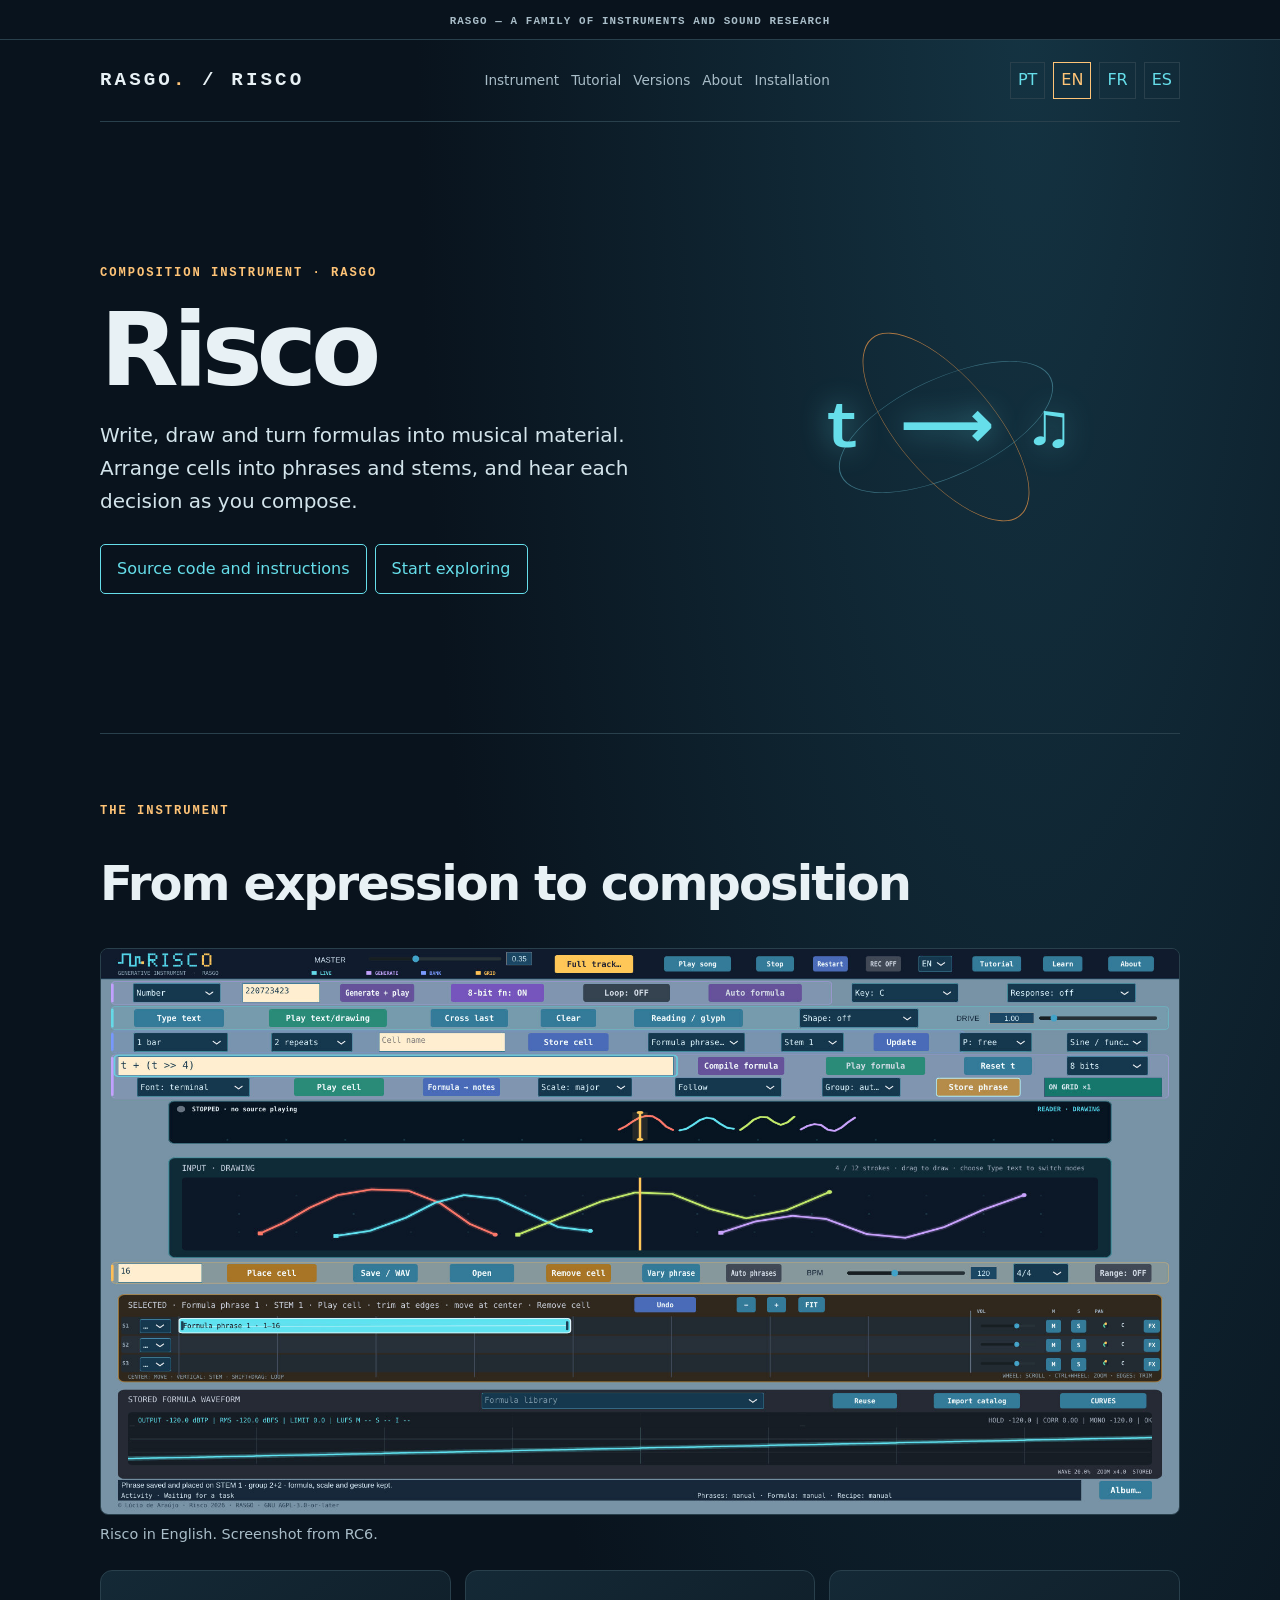
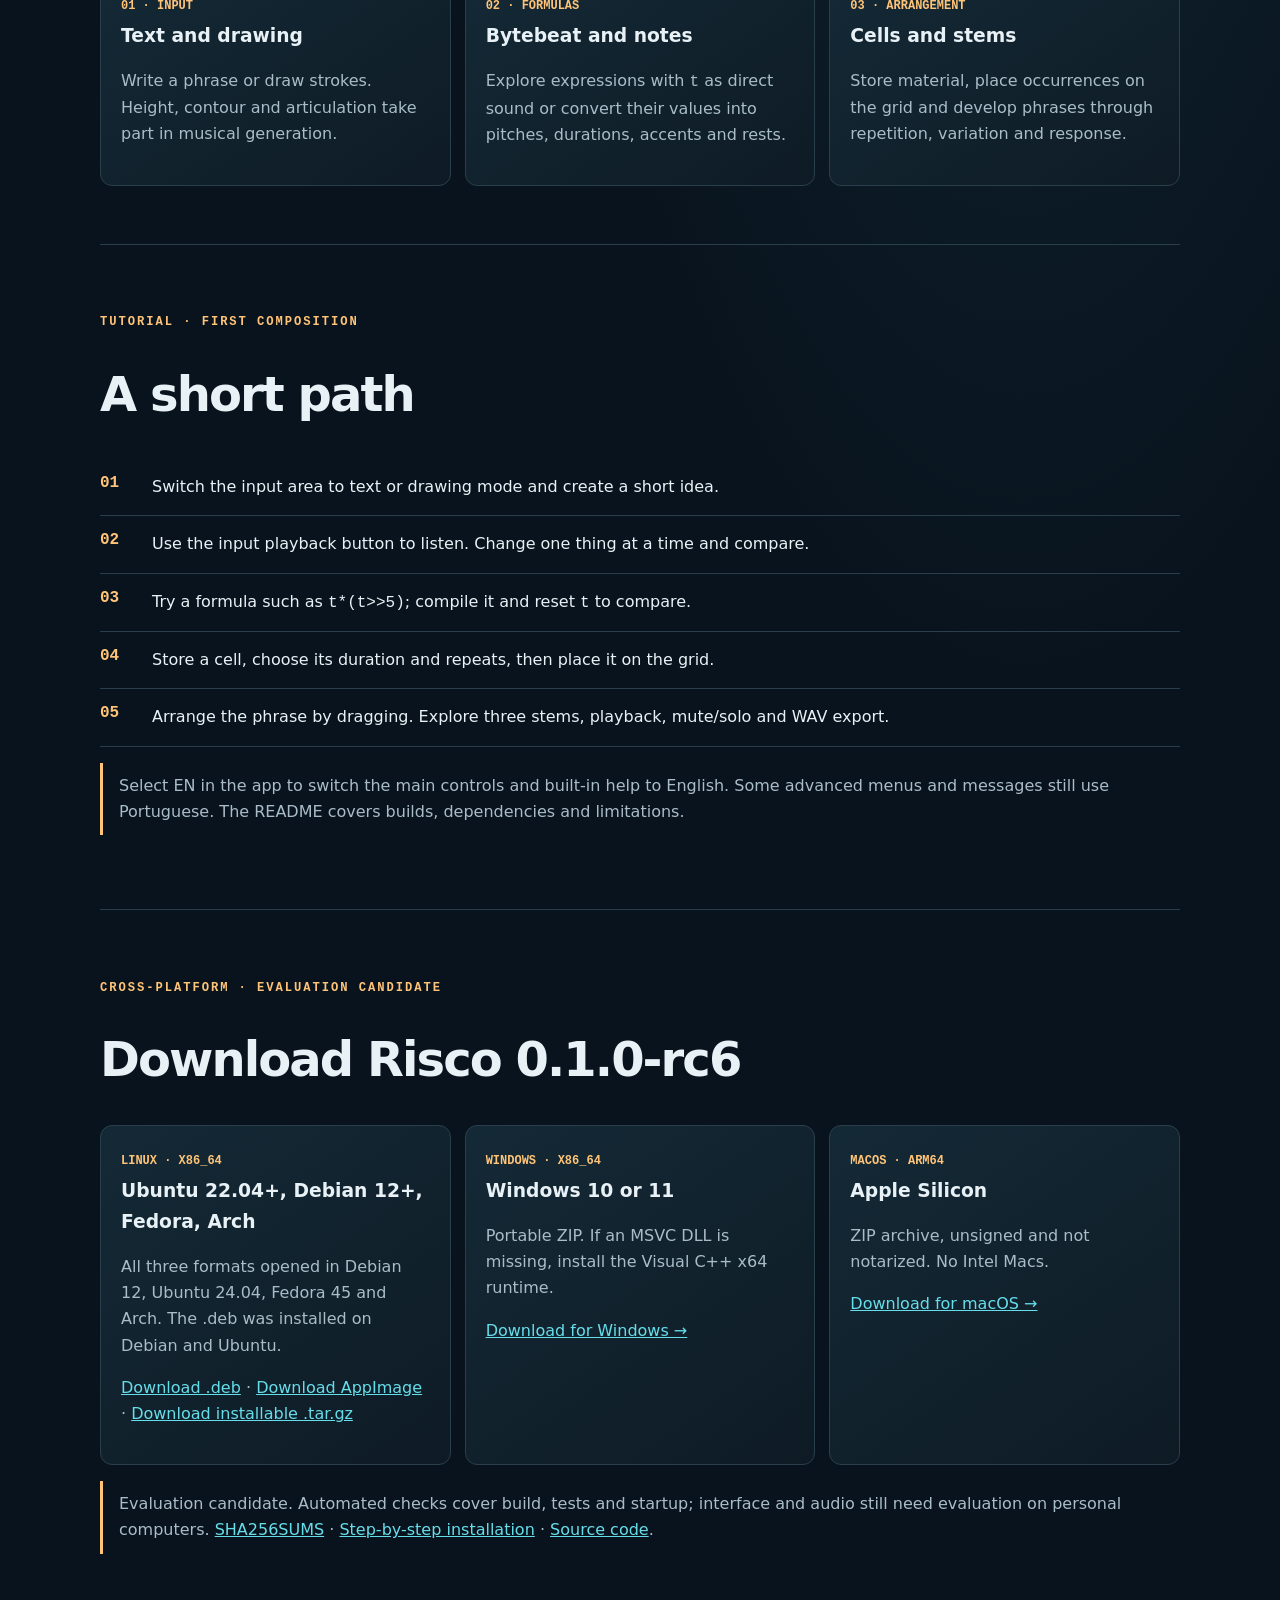
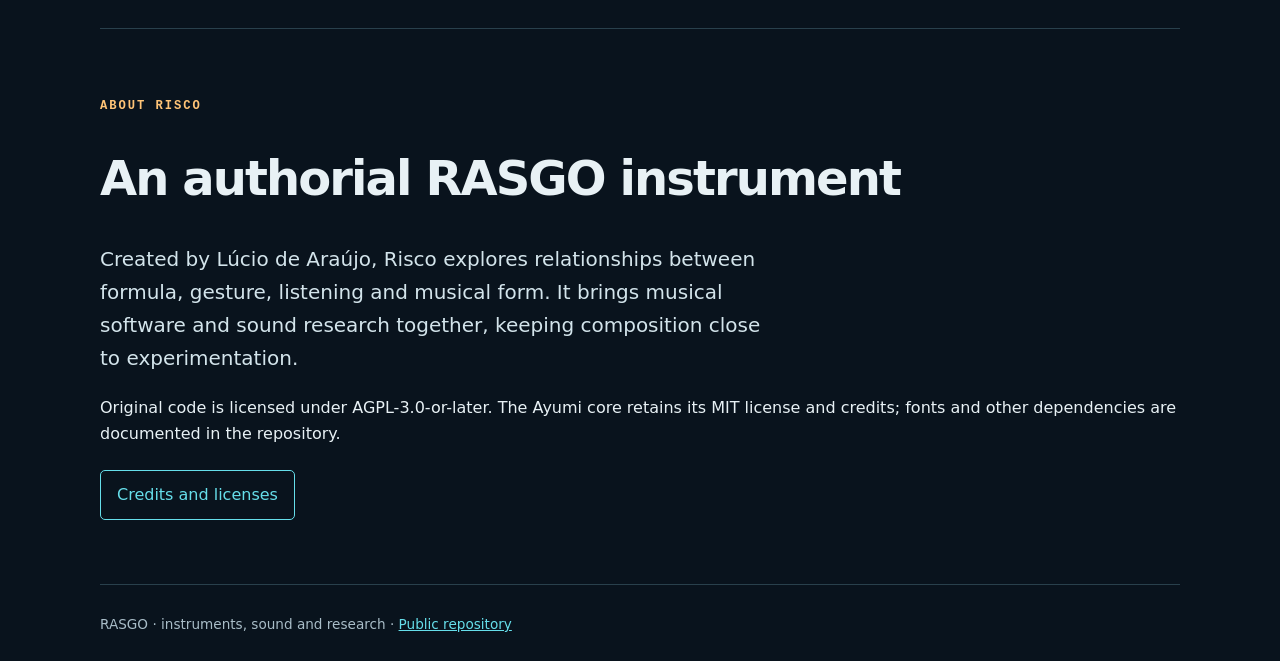
==== commit 28238cf8: "Add the RASGO family strip to the Risco site and guides" ====
--- a/website/en.html
+++ b/website/en.html
@@ -1,3 +1,5 @@
-<!doctype html><html lang="en"><head><meta charset="utf-8"><meta name="viewport" content="width=device-width,initial-scale=1"><meta name="description" content="Risco — a musical instrument for formulas, drawing, Bytebeat and cell-based composition."><title>Risco — musical instrument</title><link rel="stylesheet" href="style.css"></head><body><header><a class="brand" href="#top">RASGO<b>.</b> / RISCO</a><nav><a href="#instrument">Instrument</a><a href="#tutorial">Tutorial</a><a href="#versions">Versions</a><a href="#about">About</a><a href="instalacao-en.html">Installation</a></nav><div class="lang"><a href="index.html">PT</a><a class="current" href="en.html">EN</a><a href="fr.html">FR</a><a href="es.html">ES</a></div></header><main><section class="hero" id="top"><div><p class="eyebrow">Composition instrument · RASGO</p><h1>Risco</h1><p class="lead">Write, draw and turn formulas into musical material. Arrange cells into phrases and stems, and hear each decision as you compose.</p><a class="button" href="https://github.com/lucioaraujo/risco">Source code and instructions</a><a class="button" href="#tutorial">Start exploring</a></div><div class="orbit" aria-label="Formulas transformed into music"><span>t ⟶ ♫</span></div></section><section id="instrument"><p class="eyebrow">The instrument</p><h2>From expression to composition</h2>
+<!doctype html><html lang="en"><head><meta charset="utf-8"><meta name="viewport" content="width=device-width,initial-scale=1"><meta name="description" content="Risco — a musical instrument for formulas, drawing, Bytebeat and cell-based composition."><title>Risco — musical instrument</title><link rel="stylesheet" href="style.css"></head><body>
+<div class="rasgo-strip"><a href="https://rasgoinstruments.arquiviagem.net/en.html">RASGO — a family of instruments and sound research</a></div>
+<header><a class="brand" href="#top">RASGO<b>.</b> / RISCO</a><nav><a href="#instrument">Instrument</a><a href="#tutorial">Tutorial</a><a href="#versions">Versions</a><a href="#about">About</a><a href="instalacao-en.html">Installation</a></nav><div class="lang"><a href="index.html">PT</a><a class="current" href="en.html">EN</a><a href="fr.html">FR</a><a href="es.html">ES</a></div></header><main><section class="hero" id="top"><div><p class="eyebrow">Composition instrument · RASGO</p><h1>Risco</h1><p class="lead">Write, draw and turn formulas into musical material. Arrange cells into phrases and stems, and hear each decision as you compose.</p><a class="button" href="https://github.com/lucioaraujo/risco">Source code and instructions</a><a class="button" href="#tutorial">Start exploring</a></div><div class="orbit" aria-label="Formulas transformed into music"><span>t ⟶ ♫</span></div></section><section id="instrument"><p class="eyebrow">The instrument</p><h2>From expression to composition</h2>
 <figure class="interface"><a href="assets/risco-1920.jpg"><img src="assets/risco-1920.jpg" width="1920" height="1006" alt="Risco in English showing four drawn strokes, a formula editor and the composition grid."></a><figcaption>Risco in English. Screenshot from RC6.</figcaption></figure>
 <div class="grid"><article class="card"><span class="tag">01 · Input</span><h3>Text and drawing</h3><p>Write a phrase or draw strokes. Height, contour and articulation take part in musical generation.</p></article><article class="card"><span class="tag">02 · Formulas</span><h3>Bytebeat and notes</h3><p>Explore expressions with <code>t</code> as direct sound or convert their values into pitches, durations, accents and rests.</p></article><article class="card"><span class="tag">03 · Arrangement</span><h3>Cells and stems</h3><p>Store material, place occurrences on the grid and develop phrases through repetition, variation and response.</p></article></div></section><section id="tutorial"><p class="eyebrow">Tutorial · first composition</p><h2>A short path</h2><ol class="steps"><li>Switch the input area to text or drawing mode and create a short idea.</li><li>Use the input playback button to listen. Change one thing at a time and compare.</li><li>Try a formula such as <code>t*(t&gt;&gt;5)</code>; compile it and reset <code>t</code> to compare.</li><li>Store a cell, choose its duration and repeats, then place it on the grid.</li><li>Arrange the phrase by dragging. Explore three stems, playback, mute/solo and WAV export.</li></ol><p class="note">Select EN in the app to switch the main controls and built-in help to English. Some advanced menus and messages still use Portuguese. The README covers builds, dependencies and limitations.</p></section><section id="versions"><p class="eyebrow">Cross-platform · evaluation candidate</p><h2>Download Risco 0.1.0-rc6</h2><div class="grid"><article class="card"><span class="tag">Linux · x86_64</span><h3>Ubuntu 22.04+, Debian 12+, Fedora, Arch</h3><p>All three formats opened in Debian 12, Ubuntu 24.04, Fedora 45 and Arch. The .deb was installed on Debian and Ubuntu.</p><p><a href="https://github.com/lucioaraujo/risco/releases/download/v0.1.0-rc6/risco-0.1.0-linux-x86_64.deb">Download .deb</a> · <a href="https://github.com/lucioaraujo/risco/releases/download/v0.1.0-rc6/risco-0.1.0-linux-x86_64.AppImage">Download AppImage</a> · <a href="https://github.com/lucioaraujo/risco/releases/download/v0.1.0-rc6/risco-0.1.0-linux-x86_64.tar.gz">Download installable .tar.gz</a></p></article><article class="card"><span class="tag">Windows · x86_64</span><h3>Windows 10 or 11</h3><p>Portable ZIP. If an MSVC DLL is missing, install the Visual C++ x64 runtime.</p><a href="https://github.com/lucioaraujo/risco/releases/download/v0.1.0-rc6/risco-0.1.0-windows-x64.zip">Download for Windows →</a></article><article class="card"><span class="tag">macOS · arm64</span><h3>Apple Silicon</h3><p>ZIP archive, unsigned and not notarized. No Intel Macs.</p><a href="https://github.com/lucioaraujo/risco/releases/download/v0.1.0-rc6/risco-0.1.0-macos-arm64.zip">Download for macOS →</a></article></div><p class="note">Evaluation candidate. Automated checks cover build, tests and startup; interface and audio still need evaluation on personal computers. <a href="https://github.com/lucioaraujo/risco/releases/download/v0.1.0-rc6/SHA256SUMS">SHA256SUMS</a> · <a href="instalacao-en.html">Step-by-step installation</a> · <a href="https://github.com/lucioaraujo/risco/tree/v0.1.0-rc6">Source code</a>.</p></section><section id="about"><p class="eyebrow">About Risco</p><h2>An authorial RASGO instrument</h2><p class="lead">Created by Lúcio de Araújo, Risco explores relationships between formula, gesture, listening and musical form. It brings musical software and sound research together, keeping composition close to experimentation.</p><p>Original code is licensed under AGPL-3.0-or-later. The Ayumi core retains its MIT license and credits; fonts and other dependencies are documented in the repository.</p><a class="button" href="https://github.com/lucioaraujo/risco/blob/main/CREDITOS_E_LICENCAS.md">Credits and licenses</a></section></main><footer>RASGO · instruments, sound and research · <a href="https://github.com/lucioaraujo/risco">Public repository</a></footer></body></html>
--- a/website/style.css
+++ b/website/style.css
@@ -1,4 +1,25 @@
 :root{color-scheme:dark;--bg:#09131d;--panel:#112331;--ink:#e8f1f5;--muted:#a9bdc8;--cyan:#66deea;--amber:#ffc477;--line:#29404c}*{box-sizing:border-box}html{scroll-behavior:smooth}body{margin:0;background:radial-gradient(ellipse at 80% 0,#143342 0,transparent 38rem),var(--bg);color:var(--ink);font:16px/1.65 system-ui,sans-serif}a{color:var(--cyan)}header,main,footer{width:min(1080px,calc(100% - 36px));margin:auto}header{padding:22px 0;display:flex;justify-content:space-between;align-items:center;border-bottom:1px solid var(--line)}.brand{font:700 1.2rem ui-monospace,monospace;letter-spacing:.16em;color:var(--ink);text-decoration:none}.brand b{color:var(--amber)}nav{display:flex;gap:12px}nav a{color:var(--muted);text-decoration:none;font-size:.85rem}.lang{display:flex;gap:8px}.lang a{padding:4px 7px;border:1px solid var(--line);text-decoration:none}.lang .current{color:var(--amber);border-color:var(--amber)}section{padding:58px 0;border-bottom:1px solid var(--line)}.hero{min-height:68vh;display:grid;align-content:center;grid-template-columns:1.1fr .9fr;gap:40px}.eyebrow{font:700 .76rem ui-monospace,monospace;color:var(--amber);letter-spacing:.16em;text-transform:uppercase}h1{font-size:clamp(3rem,8vw,6.5rem);line-height:.95;letter-spacing:-.06em;margin:.2em 0}h2{font-size:clamp(1.8rem,4vw,3rem);line-height:1.05;letter-spacing:-.04em}h3{margin:.2em 0}.lead{font-size:1.25rem;color:#d3e4eb;max-width:42rem}.orbit{min-height:270px;display:grid;place-items:center;position:relative;font:700 clamp(2rem,5vw,4.5rem) ui-monospace,monospace;color:var(--cyan)}.orbit:before,.orbit:after{content:"";position:absolute;width:230px;height:230px;border:1px solid #3b7181;border-radius:50%;transform:rotate(-25deg) scaleY(.42)}.orbit:after{transform:rotate(50deg) scaleY(.42);border-color:#b67c43}.orbit span{position:relative;z-index:1;text-shadow:0 0 30px #66deea77}.grid{display:grid;grid-template-columns:repeat(auto-fit,minmax(220px,1fr));gap:14px}.card{background:linear-gradient(145deg,#142936,#0e1b25);border:1px solid var(--line);border-radius:12px;padding:20px}.card p{color:var(--muted)}.tag{color:var(--amber);font:700 .75rem ui-monospace,monospace;text-transform:uppercase}.steps{counter-reset:s;list-style:none;padding:0}.steps li{counter-increment:s;padding:15px 0 15px 52px;border-bottom:1px solid var(--line);position:relative}.steps li:before{content:"0" counter(s);position:absolute;left:0;color:var(--amber);font:700 1rem ui-monospace,monospace}.button{display:inline-block;border:1px solid var(--cyan);padding:11px 16px;color:var(--cyan);text-decoration:none;border-radius:5px;margin:6px 8px 6px 0}.note{border-left:3px solid var(--amber);padding:10px 16px;color:var(--muted)}footer{padding:28px 0;color:var(--muted);font-size:.85rem}@media(max-width:700px){header{flex-wrap:wrap;gap:15px}.hero{grid-template-columns:1fr;gap:0;min-height:auto}.orbit{min-height:190px}.orbit:before,.orbit:after{width:170px;height:170px}nav{order:3;width:100%;justify-content:space-between}}
+
+.rasgo-strip {
+  position: sticky;
+  top: 0;
+  z-index: 10;
+  padding: .4rem 1rem;
+  text-align: center;
+  background: var(--bg);
+  border-bottom: 1px solid var(--line);
+}
+.rasgo-strip a {
+  color: var(--muted);
+  font: 700 .68rem/1.4 ui-monospace, monospace;
+  letter-spacing: .1em;
+  text-decoration: none;
+  text-transform: uppercase;
+}
+.rasgo-strip a:hover,
+.rasgo-strip a:focus-visible {
+  color: var(--amber);
+}
 
 .interface {
   margin: 0 0 1.5rem;
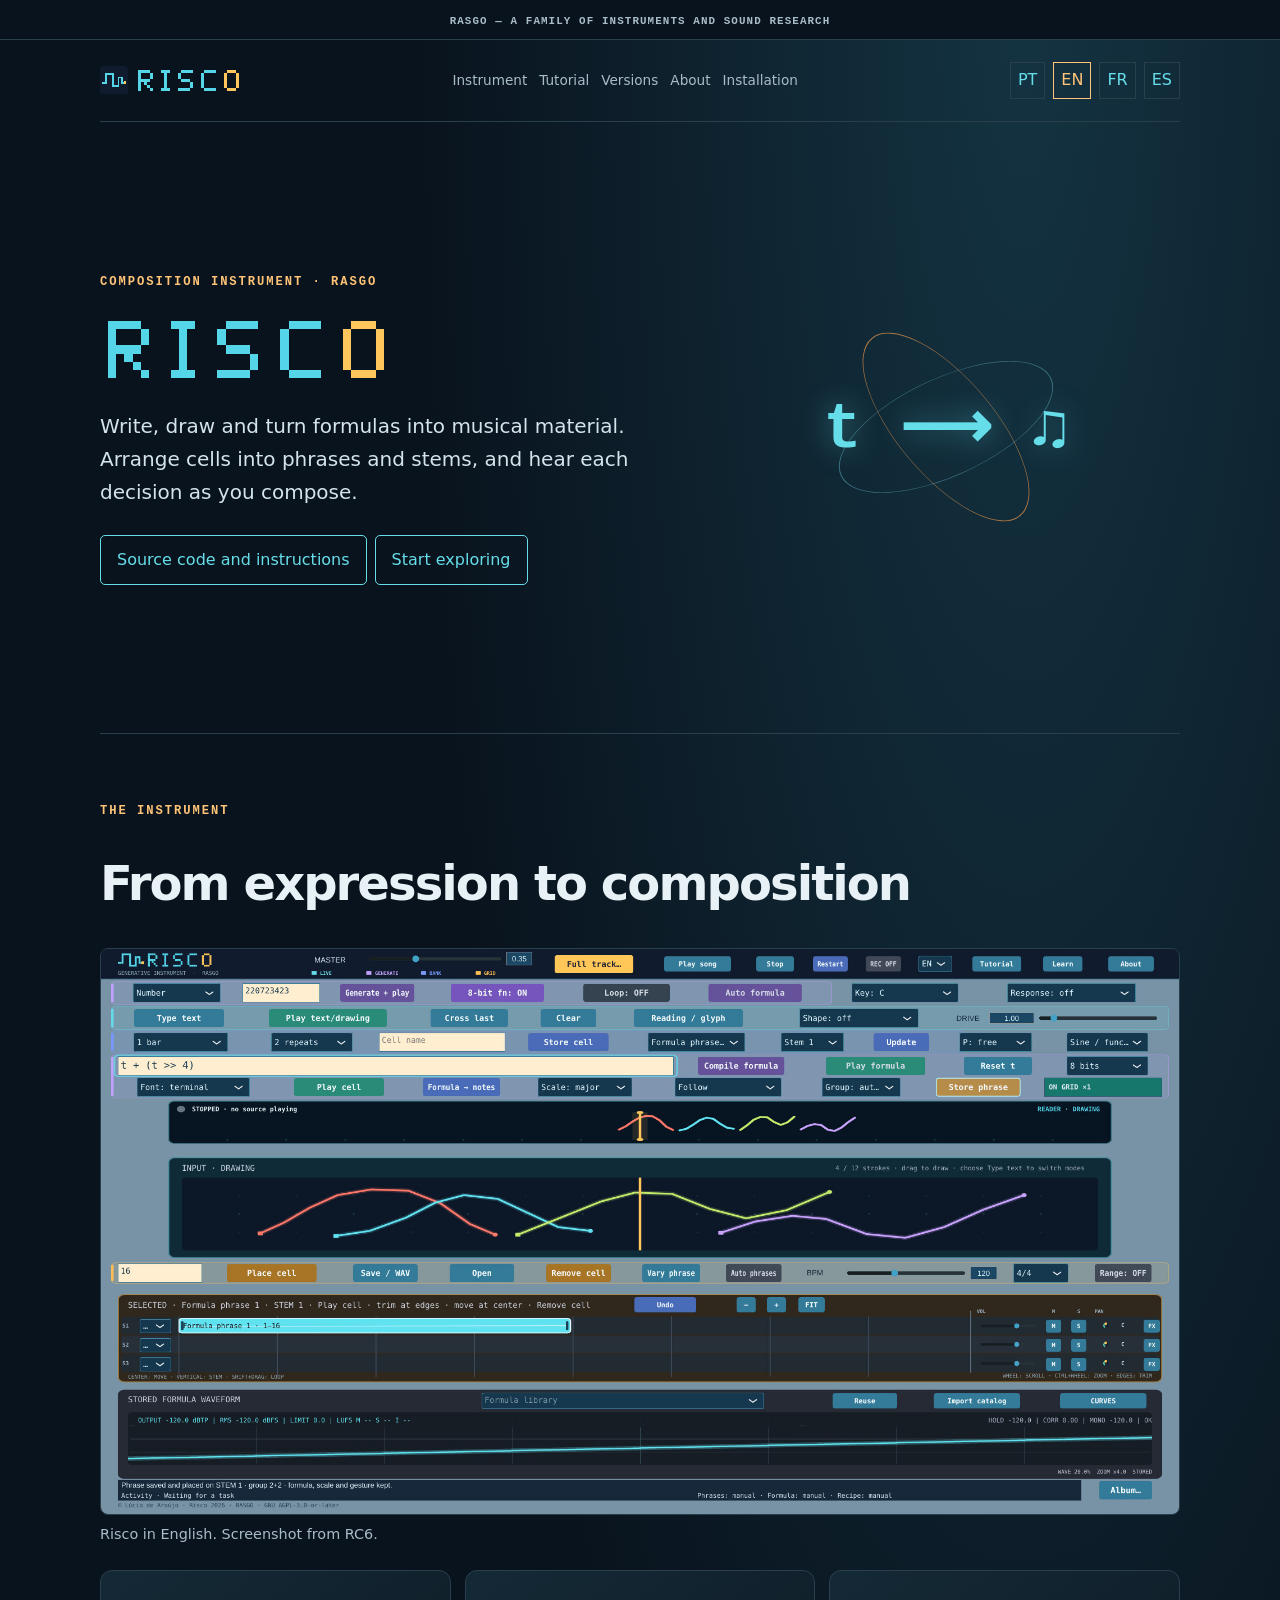
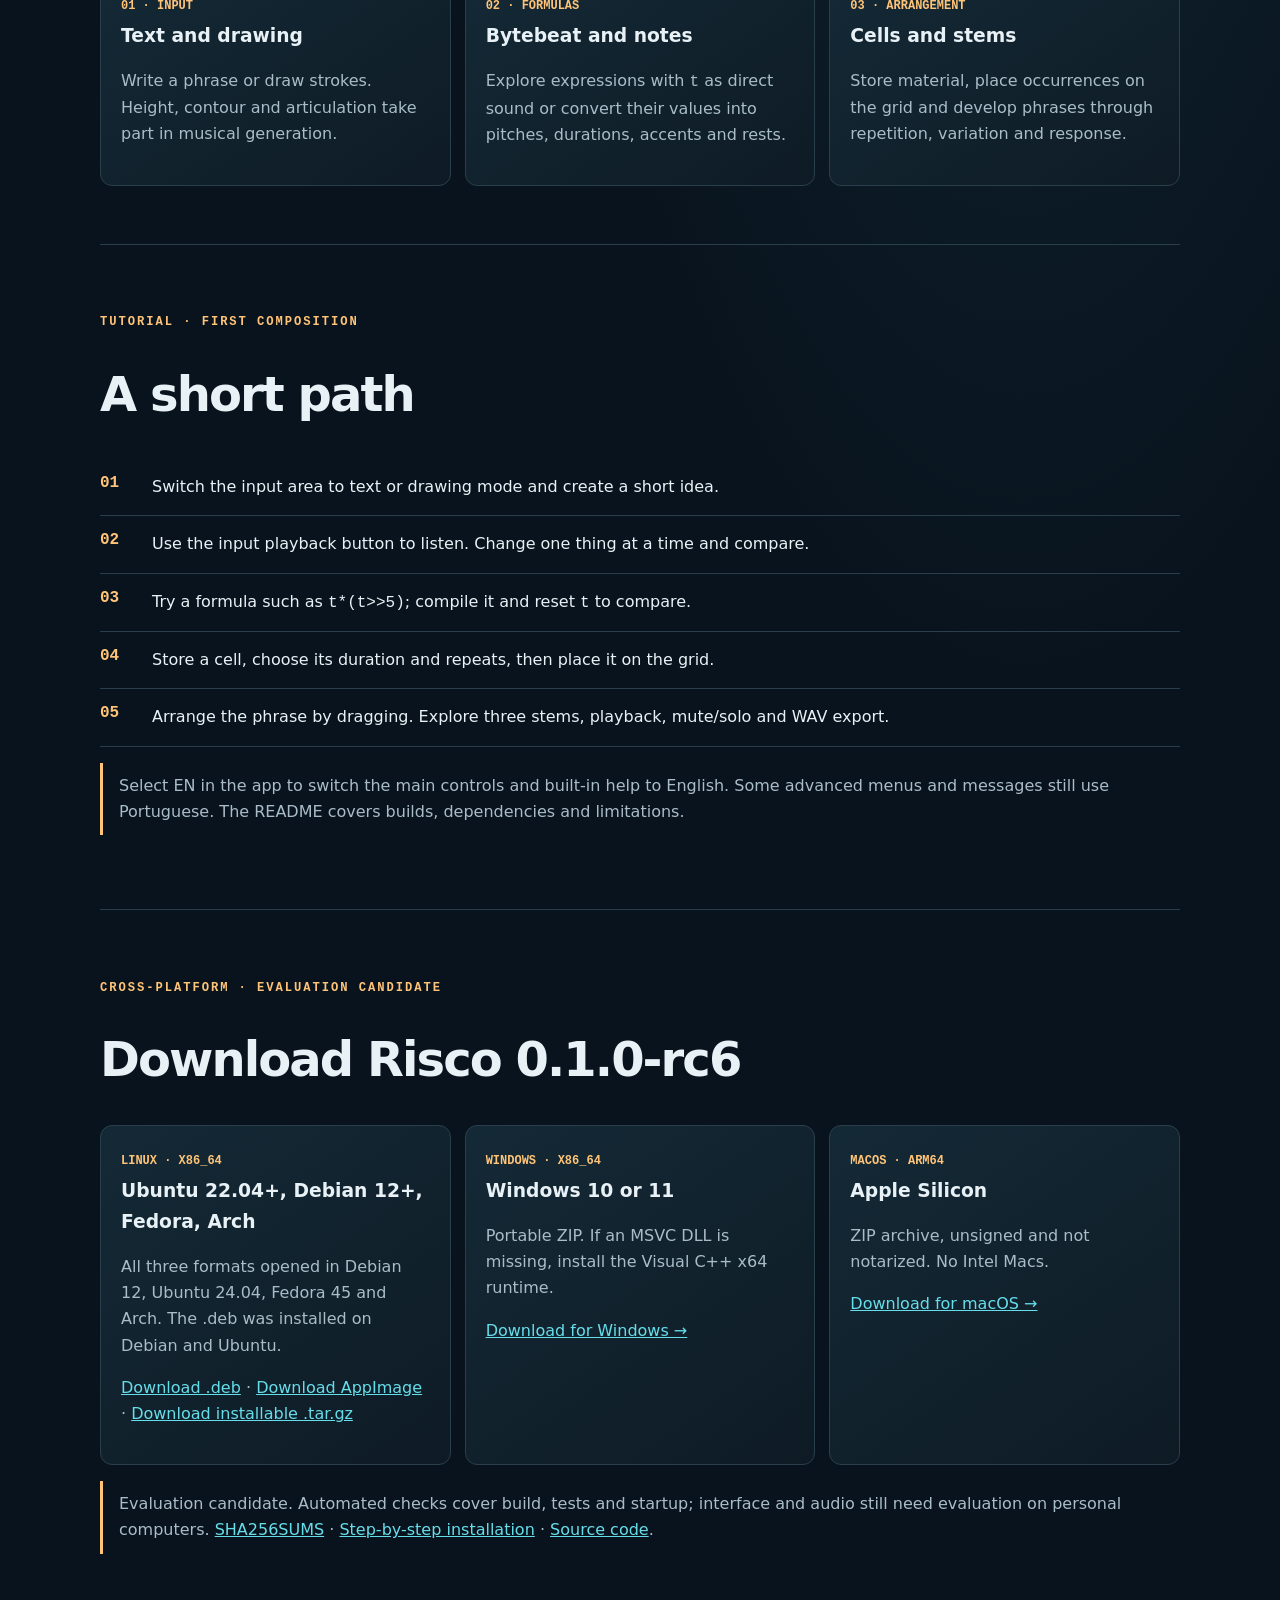
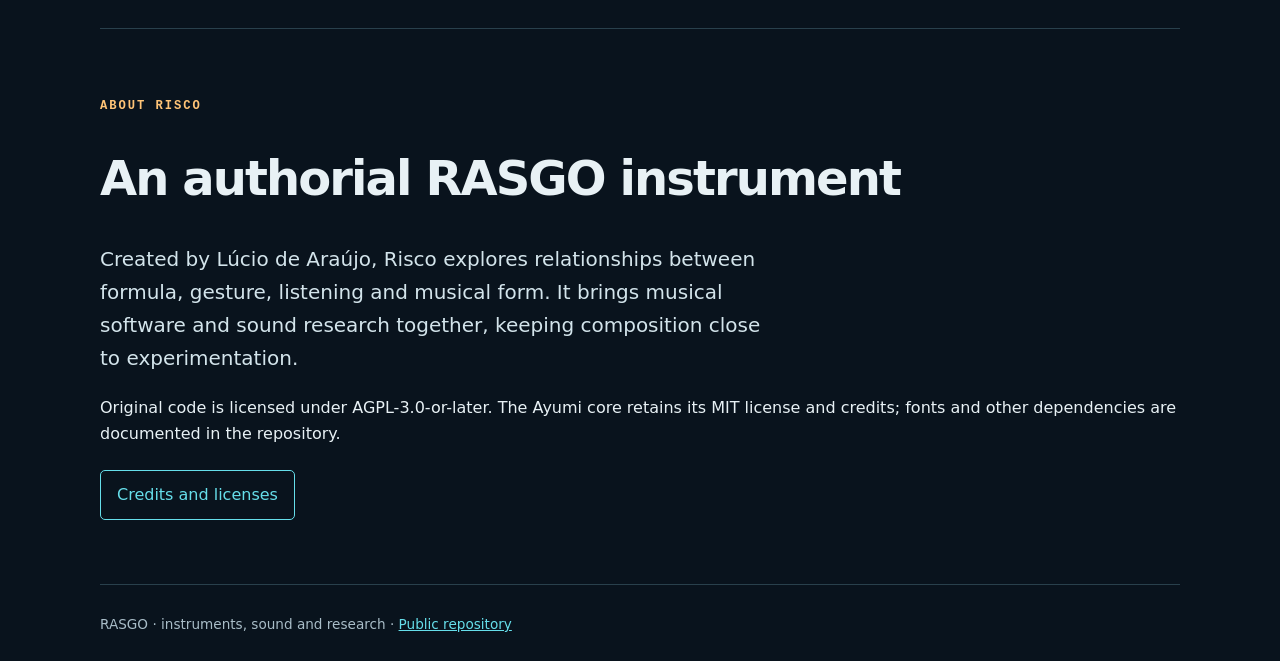
==== commit d889c4f2: "Use Risco’s original logo and browser icons on the website" ====
--- a/website/en.html
+++ b/website/en.html
@@ -1,5 +1,9 @@
-<!doctype html><html lang="en"><head><meta charset="utf-8"><meta name="viewport" content="width=device-width,initial-scale=1"><meta name="description" content="Risco — a musical instrument for formulas, drawing, Bytebeat and cell-based composition."><title>Risco — musical instrument</title><link rel="stylesheet" href="style.css"></head><body>
+<!doctype html><html lang="en"><head><meta charset="utf-8"><meta name="viewport" content="width=device-width,initial-scale=1"><meta name="description" content="Risco — a musical instrument for formulas, drawing, Bytebeat and cell-based composition."><title>Risco — musical instrument</title><link rel="icon" type="image/x-icon" sizes="16x16 32x32 48x48" href="assets/identity/favicon.ico">
+<link rel="icon" type="image/png" sizes="32x32" href="assets/identity/favicon-32.png">
+<link rel="icon" type="image/svg+xml" sizes="any" href="assets/identity/risco-favicon.svg">
+<link rel="apple-touch-icon" sizes="180x180" href="assets/identity/apple-touch-icon.png">
+<link rel="stylesheet" href="style.css?v=20261126-logo"></head><body>
 <div class="rasgo-strip"><a href="https://rasgoinstruments.arquiviagem.net/en.html">RASGO — a family of instruments and sound research</a></div>
-<header><a class="brand" href="#top">RASGO<b>.</b> / RISCO</a><nav><a href="#instrument">Instrument</a><a href="#tutorial">Tutorial</a><a href="#versions">Versions</a><a href="#about">About</a><a href="instalacao-en.html">Installation</a></nav><div class="lang"><a href="index.html">PT</a><a class="current" href="en.html">EN</a><a href="fr.html">FR</a><a href="es.html">ES</a></div></header><main><section class="hero" id="top"><div><p class="eyebrow">Composition instrument · RASGO</p><h1>Risco</h1><p class="lead">Write, draw and turn formulas into musical material. Arrange cells into phrases and stems, and hear each decision as you compose.</p><a class="button" href="https://github.com/lucioaraujo/risco">Source code and instructions</a><a class="button" href="#tutorial">Start exploring</a></div><div class="orbit" aria-label="Formulas transformed into music"><span>t ⟶ ♫</span></div></section><section id="instrument"><p class="eyebrow">The instrument</p><h2>From expression to composition</h2>
+<header><a class="brand" href="#top"><img src="assets/identity/risco-favicon.svg" width="28" height="28" alt=""><img src="assets/identity/risco-wordmark.svg" width="106" height="29" alt="Risco"></a><nav><a href="#instrument">Instrument</a><a href="#tutorial">Tutorial</a><a href="#versions">Versions</a><a href="#about">About</a><a href="instalacao-en.html">Installation</a></nav><div class="lang"><a href="index.html">PT</a><a class="current" href="en.html">EN</a><a href="fr.html">FR</a><a href="es.html">ES</a></div></header><main><section class="hero" id="top"><div><p class="eyebrow">Composition instrument · RASGO</p><h1 class="hero-wordmark"><img src="assets/identity/risco-wordmark.svg" width="106" height="29" alt="Risco"></h1><p class="lead">Write, draw and turn formulas into musical material. Arrange cells into phrases and stems, and hear each decision as you compose.</p><a class="button" href="https://github.com/lucioaraujo/risco">Source code and instructions</a><a class="button" href="#tutorial">Start exploring</a></div><div class="orbit" aria-label="Formulas transformed into music"><span>t ⟶ ♫</span></div></section><section id="instrument"><p class="eyebrow">The instrument</p><h2>From expression to composition</h2>
 <figure class="interface"><a href="assets/risco-1920.jpg"><img src="assets/risco-1920.jpg" width="1920" height="1006" alt="Risco in English showing four drawn strokes, a formula editor and the composition grid."></a><figcaption>Risco in English. Screenshot from RC6.</figcaption></figure>
 <div class="grid"><article class="card"><span class="tag">01 · Input</span><h3>Text and drawing</h3><p>Write a phrase or draw strokes. Height, contour and articulation take part in musical generation.</p></article><article class="card"><span class="tag">02 · Formulas</span><h3>Bytebeat and notes</h3><p>Explore expressions with <code>t</code> as direct sound or convert their values into pitches, durations, accents and rests.</p></article><article class="card"><span class="tag">03 · Arrangement</span><h3>Cells and stems</h3><p>Store material, place occurrences on the grid and develop phrases through repetition, variation and response.</p></article></div></section><section id="tutorial"><p class="eyebrow">Tutorial · first composition</p><h2>A short path</h2><ol class="steps"><li>Switch the input area to text or drawing mode and create a short idea.</li><li>Use the input playback button to listen. Change one thing at a time and compare.</li><li>Try a formula such as <code>t*(t&gt;&gt;5)</code>; compile it and reset <code>t</code> to compare.</li><li>Store a cell, choose its duration and repeats, then place it on the grid.</li><li>Arrange the phrase by dragging. Explore three stems, playback, mute/solo and WAV export.</li></ol><p class="note">Select EN in the app to switch the main controls and built-in help to English. Some advanced menus and messages still use Portuguese. The README covers builds, dependencies and limitations.</p></section><section id="versions"><p class="eyebrow">Cross-platform · evaluation candidate</p><h2>Download Risco 0.1.0-rc6</h2><div class="grid"><article class="card"><span class="tag">Linux · x86_64</span><h3>Ubuntu 22.04+, Debian 12+, Fedora, Arch</h3><p>All three formats opened in Debian 12, Ubuntu 24.04, Fedora 45 and Arch. The .deb was installed on Debian and Ubuntu.</p><p><a href="https://github.com/lucioaraujo/risco/releases/download/v0.1.0-rc6/risco-0.1.0-linux-x86_64.deb">Download .deb</a> · <a href="https://github.com/lucioaraujo/risco/releases/download/v0.1.0-rc6/risco-0.1.0-linux-x86_64.AppImage">Download AppImage</a> · <a href="https://github.com/lucioaraujo/risco/releases/download/v0.1.0-rc6/risco-0.1.0-linux-x86_64.tar.gz">Download installable .tar.gz</a></p></article><article class="card"><span class="tag">Windows · x86_64</span><h3>Windows 10 or 11</h3><p>Portable ZIP. If an MSVC DLL is missing, install the Visual C++ x64 runtime.</p><a href="https://github.com/lucioaraujo/risco/releases/download/v0.1.0-rc6/risco-0.1.0-windows-x64.zip">Download for Windows →</a></article><article class="card"><span class="tag">macOS · arm64</span><h3>Apple Silicon</h3><p>ZIP archive, unsigned and not notarized. No Intel Macs.</p><a href="https://github.com/lucioaraujo/risco/releases/download/v0.1.0-rc6/risco-0.1.0-macos-arm64.zip">Download for macOS →</a></article></div><p class="note">Evaluation candidate. Automated checks cover build, tests and startup; interface and audio still need evaluation on personal computers. <a href="https://github.com/lucioaraujo/risco/releases/download/v0.1.0-rc6/SHA256SUMS">SHA256SUMS</a> · <a href="instalacao-en.html">Step-by-step installation</a> · <a href="https://github.com/lucioaraujo/risco/tree/v0.1.0-rc6">Source code</a>.</p></section><section id="about"><p class="eyebrow">About Risco</p><h2>An authorial RASGO instrument</h2><p class="lead">Created by Lúcio de Araújo, Risco explores relationships between formula, gesture, listening and musical form. It brings musical software and sound research together, keeping composition close to experimentation.</p><p>Original code is licensed under AGPL-3.0-or-later. The Ayumi core retains its MIT license and credits; fonts and other dependencies are documented in the repository.</p><a class="button" href="https://github.com/lucioaraujo/risco/blob/main/CREDITOS_E_LICENCAS.md">Credits and licenses</a></section></main><footer>RASGO · instruments, sound and research · <a href="https://github.com/lucioaraujo/risco">Public repository</a></footer></body></html>
--- a/website/style.css
+++ b/website/style.css
@@ -1,4 +1,19 @@
 :root{color-scheme:dark;--bg:#09131d;--panel:#112331;--ink:#e8f1f5;--muted:#a9bdc8;--cyan:#66deea;--amber:#ffc477;--line:#29404c}*{box-sizing:border-box}html{scroll-behavior:smooth}body{margin:0;background:radial-gradient(ellipse at 80% 0,#143342 0,transparent 38rem),var(--bg);color:var(--ink);font:16px/1.65 system-ui,sans-serif}a{color:var(--cyan)}header,main,footer{width:min(1080px,calc(100% - 36px));margin:auto}header{padding:22px 0;display:flex;justify-content:space-between;align-items:center;border-bottom:1px solid var(--line)}.brand{font:700 1.2rem ui-monospace,monospace;letter-spacing:.16em;color:var(--ink);text-decoration:none}.brand b{color:var(--amber)}nav{display:flex;gap:12px}nav a{color:var(--muted);text-decoration:none;font-size:.85rem}.lang{display:flex;gap:8px}.lang a{padding:4px 7px;border:1px solid var(--line);text-decoration:none}.lang .current{color:var(--amber);border-color:var(--amber)}section{padding:58px 0;border-bottom:1px solid var(--line)}.hero{min-height:68vh;display:grid;align-content:center;grid-template-columns:1.1fr .9fr;gap:40px}.eyebrow{font:700 .76rem ui-monospace,monospace;color:var(--amber);letter-spacing:.16em;text-transform:uppercase}h1{font-size:clamp(3rem,8vw,6.5rem);line-height:.95;letter-spacing:-.06em;margin:.2em 0}h2{font-size:clamp(1.8rem,4vw,3rem);line-height:1.05;letter-spacing:-.04em}h3{margin:.2em 0}.lead{font-size:1.25rem;color:#d3e4eb;max-width:42rem}.orbit{min-height:270px;display:grid;place-items:center;position:relative;font:700 clamp(2rem,5vw,4.5rem) ui-monospace,monospace;color:var(--cyan)}.orbit:before,.orbit:after{content:"";position:absolute;width:230px;height:230px;border:1px solid #3b7181;border-radius:50%;transform:rotate(-25deg) scaleY(.42)}.orbit:after{transform:rotate(50deg) scaleY(.42);border-color:#b67c43}.orbit span{position:relative;z-index:1;text-shadow:0 0 30px #66deea77}.grid{display:grid;grid-template-columns:repeat(auto-fit,minmax(220px,1fr));gap:14px}.card{background:linear-gradient(145deg,#142936,#0e1b25);border:1px solid var(--line);border-radius:12px;padding:20px}.card p{color:var(--muted)}.tag{color:var(--amber);font:700 .75rem ui-monospace,monospace;text-transform:uppercase}.steps{counter-reset:s;list-style:none;padding:0}.steps li{counter-increment:s;padding:15px 0 15px 52px;border-bottom:1px solid var(--line);position:relative}.steps li:before{content:"0" counter(s);position:absolute;left:0;color:var(--amber);font:700 1rem ui-monospace,monospace}.button{display:inline-block;border:1px solid var(--cyan);padding:11px 16px;color:var(--cyan);text-decoration:none;border-radius:5px;margin:6px 8px 6px 0}.note{border-left:3px solid var(--amber);padding:10px 16px;color:var(--muted)}footer{padding:28px 0;color:var(--muted);font-size:.85rem}@media(max-width:700px){header{flex-wrap:wrap;gap:15px}.hero{grid-template-columns:1fr;gap:0;min-height:auto}.orbit{min-height:190px}.orbit:before,.orbit:after{width:170px;height:170px}nav{order:3;width:100%;justify-content:space-between}}
+
+.brand {
+  display: inline-flex;
+  align-items: center;
+  gap: .4rem;
+}
+.brand img,
+.hero-wordmark img {
+  display: block;
+}
+.hero-wordmark img {
+  width: clamp(156px, 60vw, 290px);
+  height: auto;
+  margin-left: -.025em;
+}
 
 .rasgo-strip {
   position: sticky;
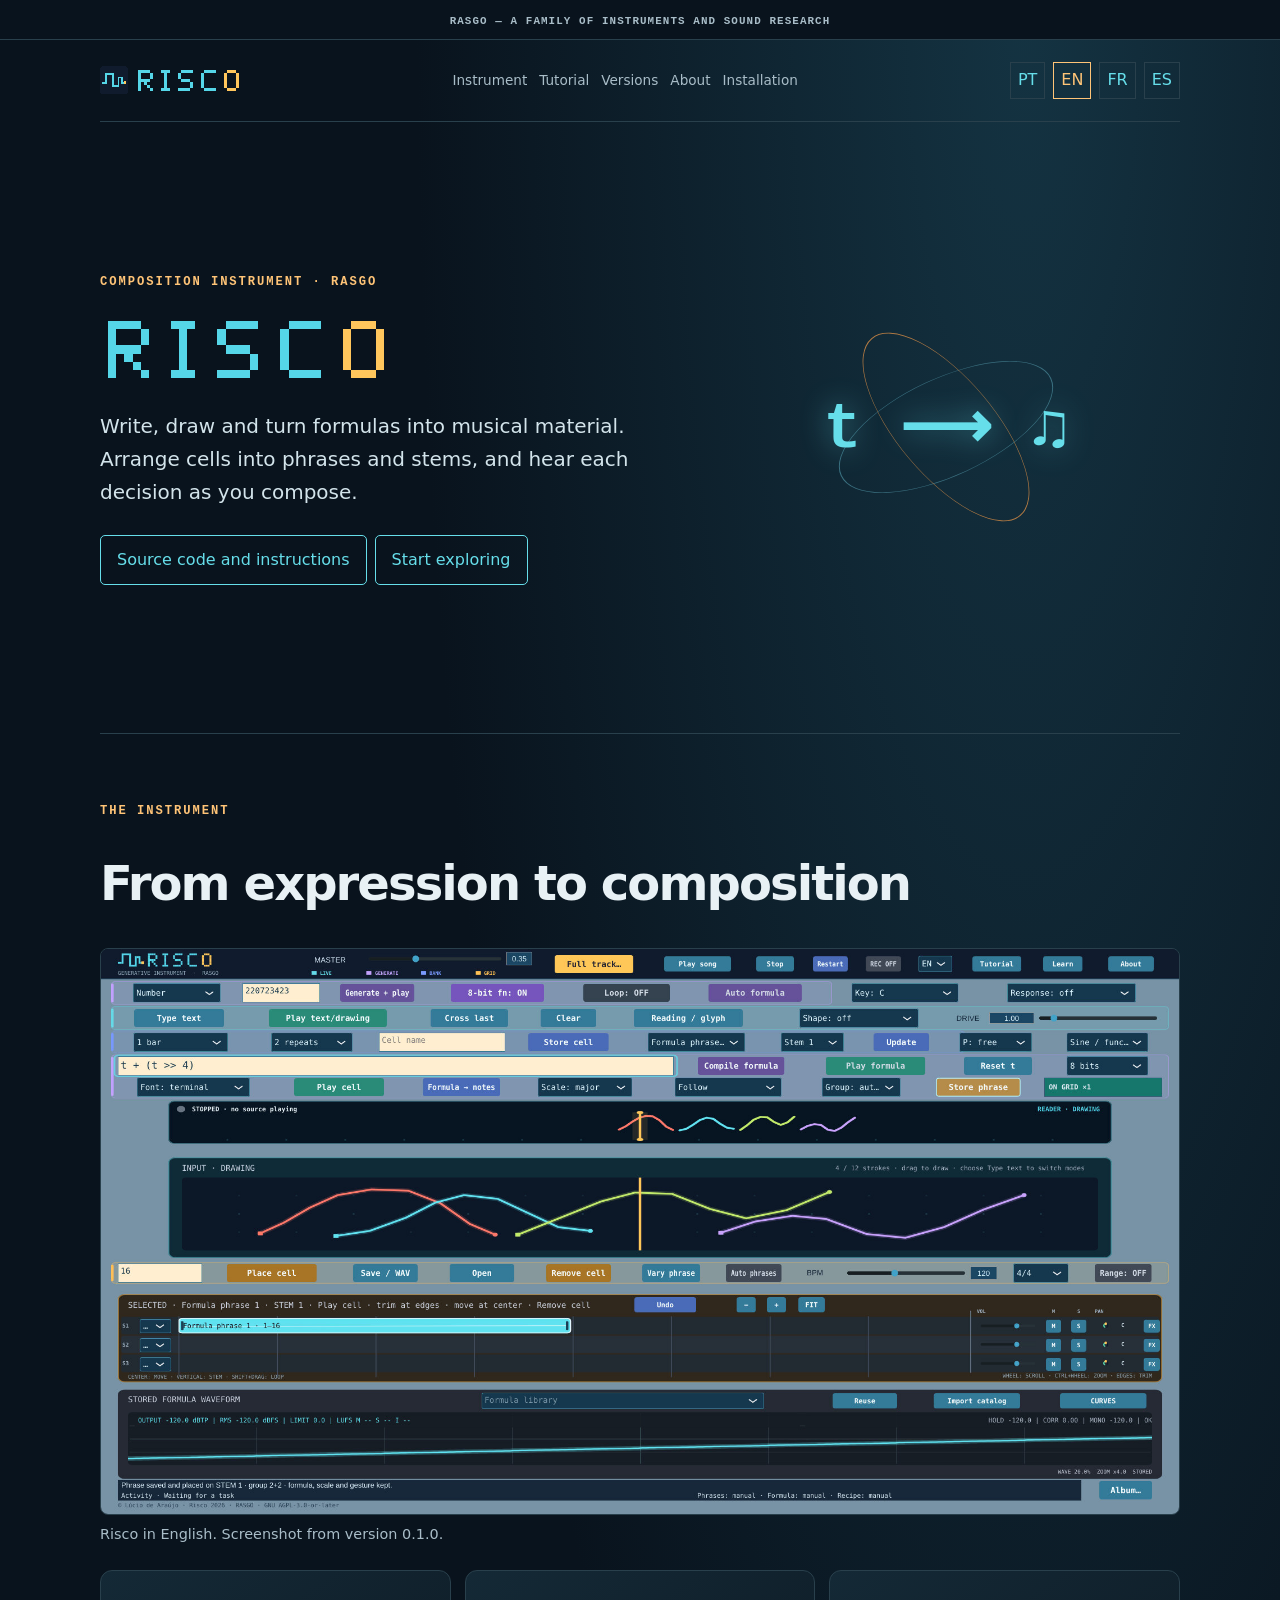
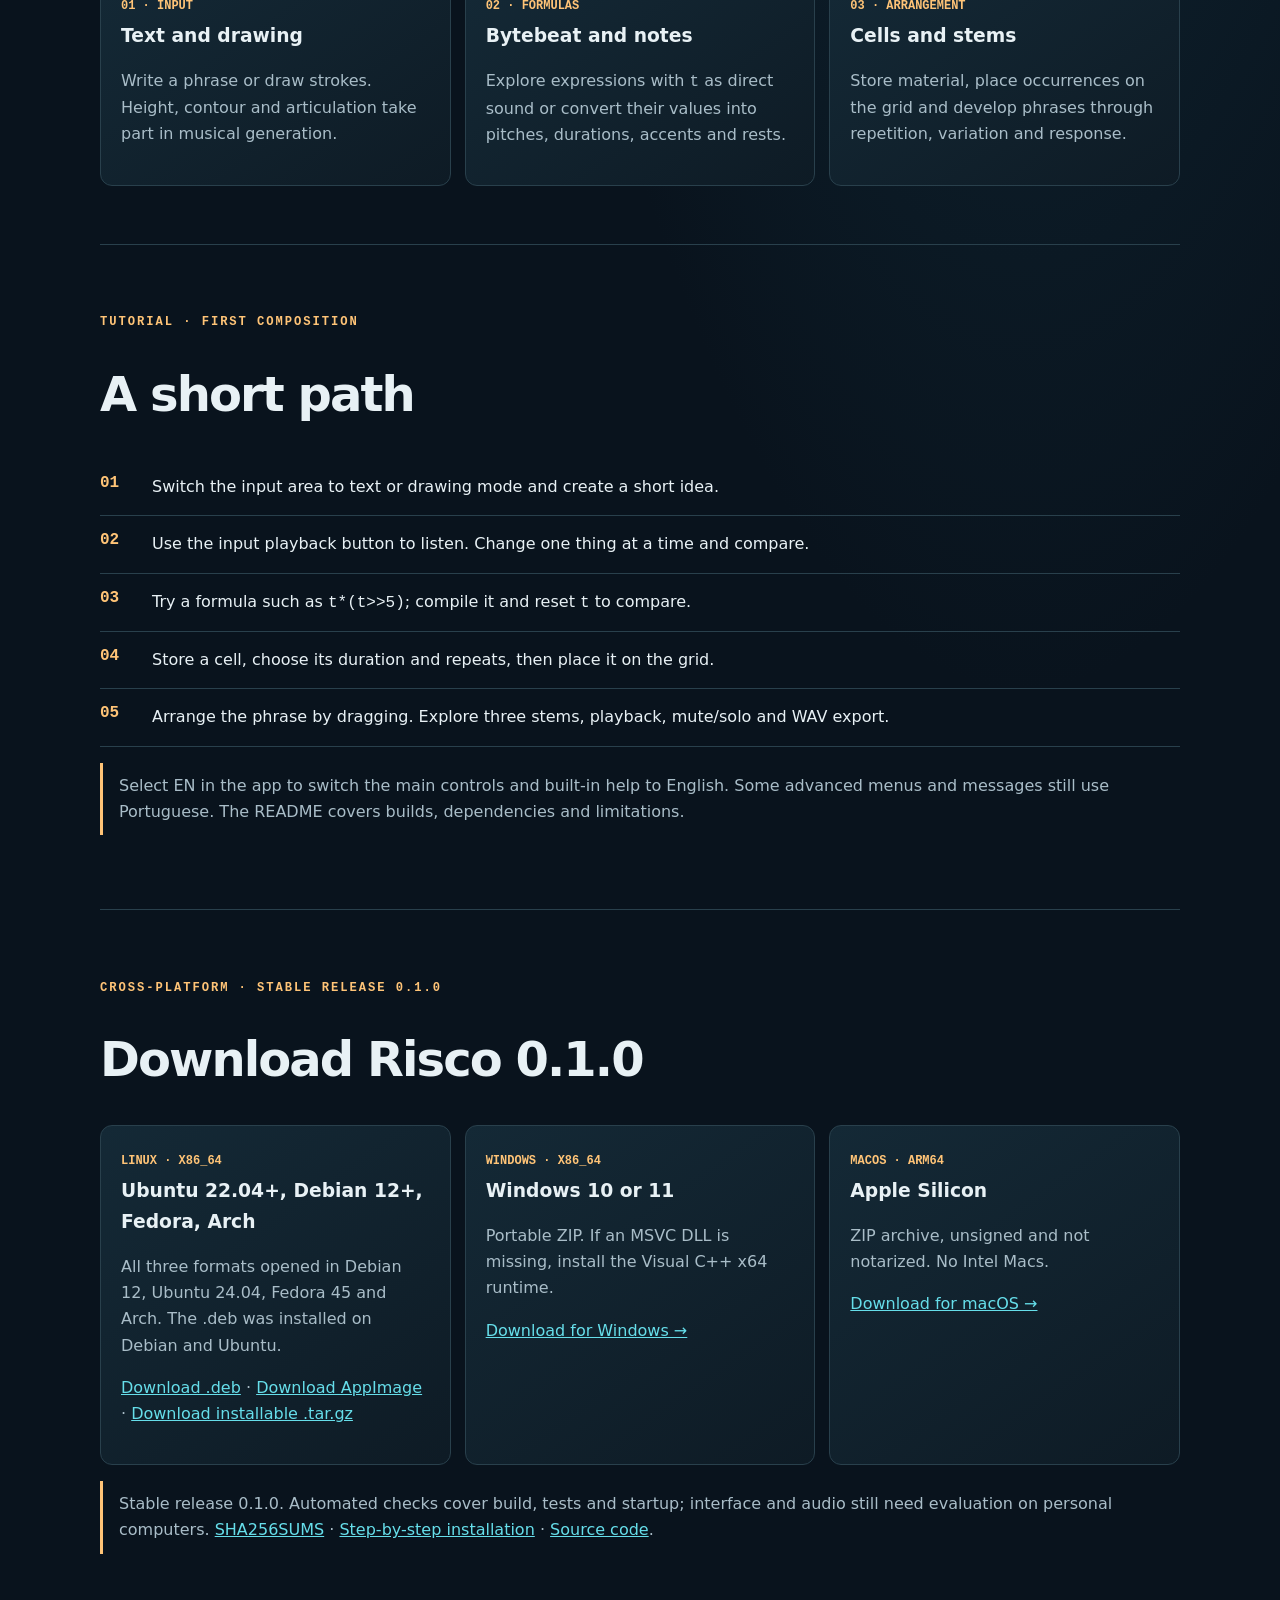
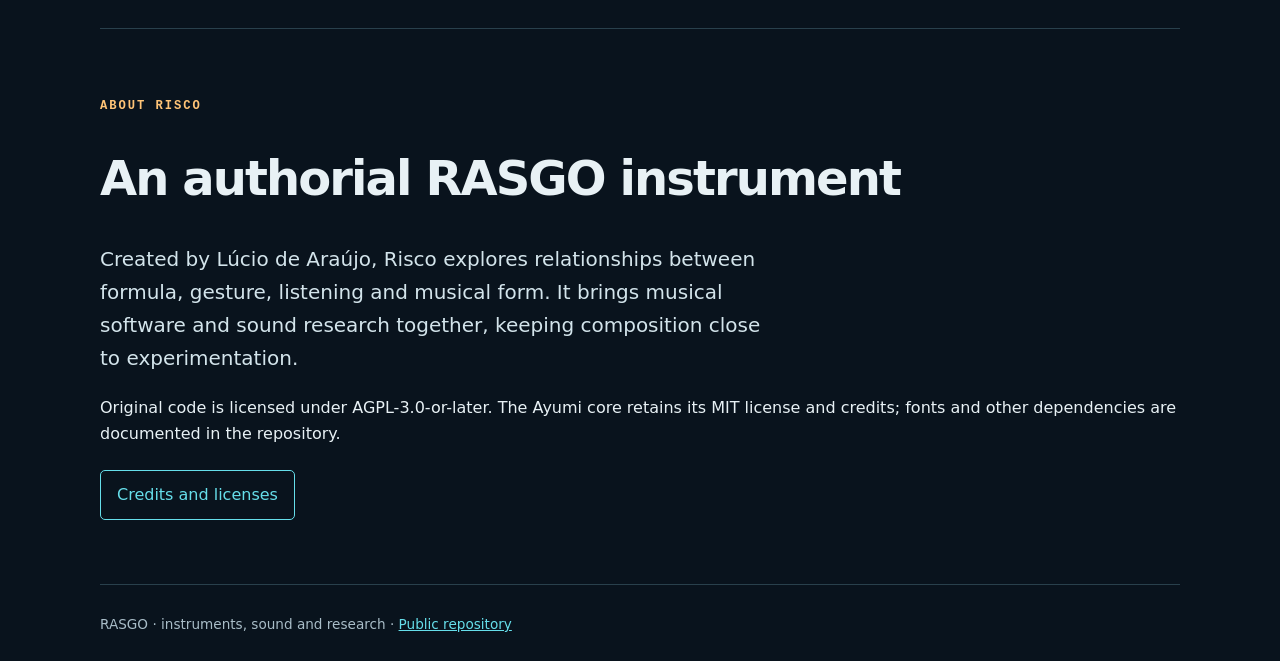
==== commit b752c719: "Publish stable Risco 0.1.0 website" ====
--- a/website/en.html
+++ b/website/en.html
@@ -5,5 +5,5 @@
 <link rel="stylesheet" href="style.css?v=20261126-logo"></head><body>
 <div class="rasgo-strip"><a href="https://rasgoinstruments.arquiviagem.net/en.html">RASGO — a family of instruments and sound research</a></div>
 <header><a class="brand" href="#top"><img src="assets/identity/risco-favicon.svg" width="28" height="28" alt=""><img src="assets/identity/risco-wordmark.svg" width="106" height="29" alt="Risco"></a><nav><a href="#instrument">Instrument</a><a href="#tutorial">Tutorial</a><a href="#versions">Versions</a><a href="#about">About</a><a href="instalacao-en.html">Installation</a></nav><div class="lang"><a href="index.html">PT</a><a class="current" href="en.html">EN</a><a href="fr.html">FR</a><a href="es.html">ES</a></div></header><main><section class="hero" id="top"><div><p class="eyebrow">Composition instrument · RASGO</p><h1 class="hero-wordmark"><img src="assets/identity/risco-wordmark.svg" width="106" height="29" alt="Risco"></h1><p class="lead">Write, draw and turn formulas into musical material. Arrange cells into phrases and stems, and hear each decision as you compose.</p><a class="button" href="https://github.com/lucioaraujo/risco">Source code and instructions</a><a class="button" href="#tutorial">Start exploring</a></div><div class="orbit" aria-label="Formulas transformed into music"><span>t ⟶ ♫</span></div></section><section id="instrument"><p class="eyebrow">The instrument</p><h2>From expression to composition</h2>
-<figure class="interface"><a href="assets/risco-1920.jpg"><img src="assets/risco-1920.jpg" width="1920" height="1006" alt="Risco in English showing four drawn strokes, a formula editor and the composition grid."></a><figcaption>Risco in English. Screenshot from RC6.</figcaption></figure>
-<div class="grid"><article class="card"><span class="tag">01 · Input</span><h3>Text and drawing</h3><p>Write a phrase or draw strokes. Height, contour and articulation take part in musical generation.</p></article><article class="card"><span class="tag">02 · Formulas</span><h3>Bytebeat and notes</h3><p>Explore expressions with <code>t</code> as direct sound or convert their values into pitches, durations, accents and rests.</p></article><article class="card"><span class="tag">03 · Arrangement</span><h3>Cells and stems</h3><p>Store material, place occurrences on the grid and develop phrases through repetition, variation and response.</p></article></div></section><section id="tutorial"><p class="eyebrow">Tutorial · first composition</p><h2>A short path</h2><ol class="steps"><li>Switch the input area to text or drawing mode and create a short idea.</li><li>Use the input playback button to listen. Change one thing at a time and compare.</li><li>Try a formula such as <code>t*(t&gt;&gt;5)</code>; compile it and reset <code>t</code> to compare.</li><li>Store a cell, choose its duration and repeats, then place it on the grid.</li><li>Arrange the phrase by dragging. Explore three stems, playback, mute/solo and WAV export.</li></ol><p class="note">Select EN in the app to switch the main controls and built-in help to English. Some advanced menus and messages still use Portuguese. The README covers builds, dependencies and limitations.</p></section><section id="versions"><p class="eyebrow">Cross-platform · evaluation candidate</p><h2>Download Risco 0.1.0-rc6</h2><div class="grid"><article class="card"><span class="tag">Linux · x86_64</span><h3>Ubuntu 22.04+, Debian 12+, Fedora, Arch</h3><p>All three formats opened in Debian 12, Ubuntu 24.04, Fedora 45 and Arch. The .deb was installed on Debian and Ubuntu.</p><p><a href="https://github.com/lucioaraujo/risco/releases/download/v0.1.0-rc6/risco-0.1.0-linux-x86_64.deb">Download .deb</a> · <a href="https://github.com/lucioaraujo/risco/releases/download/v0.1.0-rc6/risco-0.1.0-linux-x86_64.AppImage">Download AppImage</a> · <a href="https://github.com/lucioaraujo/risco/releases/download/v0.1.0-rc6/risco-0.1.0-linux-x86_64.tar.gz">Download installable .tar.gz</a></p></article><article class="card"><span class="tag">Windows · x86_64</span><h3>Windows 10 or 11</h3><p>Portable ZIP. If an MSVC DLL is missing, install the Visual C++ x64 runtime.</p><a href="https://github.com/lucioaraujo/risco/releases/download/v0.1.0-rc6/risco-0.1.0-windows-x64.zip">Download for Windows →</a></article><article class="card"><span class="tag">macOS · arm64</span><h3>Apple Silicon</h3><p>ZIP archive, unsigned and not notarized. No Intel Macs.</p><a href="https://github.com/lucioaraujo/risco/releases/download/v0.1.0-rc6/risco-0.1.0-macos-arm64.zip">Download for macOS →</a></article></div><p class="note">Evaluation candidate. Automated checks cover build, tests and startup; interface and audio still need evaluation on personal computers. <a href="https://github.com/lucioaraujo/risco/releases/download/v0.1.0-rc6/SHA256SUMS">SHA256SUMS</a> · <a href="instalacao-en.html">Step-by-step installation</a> · <a href="https://github.com/lucioaraujo/risco/tree/v0.1.0-rc6">Source code</a>.</p></section><section id="about"><p class="eyebrow">About Risco</p><h2>An authorial RASGO instrument</h2><p class="lead">Created by Lúcio de Araújo, Risco explores relationships between formula, gesture, listening and musical form. It brings musical software and sound research together, keeping composition close to experimentation.</p><p>Original code is licensed under AGPL-3.0-or-later. The Ayumi core retains its MIT license and credits; fonts and other dependencies are documented in the repository.</p><a class="button" href="https://github.com/lucioaraujo/risco/blob/main/CREDITOS_E_LICENCAS.md">Credits and licenses</a></section></main><footer>RASGO · instruments, sound and research · <a href="https://github.com/lucioaraujo/risco">Public repository</a></footer></body></html>
+<figure class="interface"><a href="assets/risco-1920.jpg"><img src="assets/risco-1920.jpg" width="1920" height="1006" alt="Risco in English showing four drawn strokes, a formula editor and the composition grid."></a><figcaption>Risco in English. Screenshot from version 0.1.0.</figcaption></figure>
+<div class="grid"><article class="card"><span class="tag">01 · Input</span><h3>Text and drawing</h3><p>Write a phrase or draw strokes. Height, contour and articulation take part in musical generation.</p></article><article class="card"><span class="tag">02 · Formulas</span><h3>Bytebeat and notes</h3><p>Explore expressions with <code>t</code> as direct sound or convert their values into pitches, durations, accents and rests.</p></article><article class="card"><span class="tag">03 · Arrangement</span><h3>Cells and stems</h3><p>Store material, place occurrences on the grid and develop phrases through repetition, variation and response.</p></article></div></section><section id="tutorial"><p class="eyebrow">Tutorial · first composition</p><h2>A short path</h2><ol class="steps"><li>Switch the input area to text or drawing mode and create a short idea.</li><li>Use the input playback button to listen. Change one thing at a time and compare.</li><li>Try a formula such as <code>t*(t&gt;&gt;5)</code>; compile it and reset <code>t</code> to compare.</li><li>Store a cell, choose its duration and repeats, then place it on the grid.</li><li>Arrange the phrase by dragging. Explore three stems, playback, mute/solo and WAV export.</li></ol><p class="note">Select EN in the app to switch the main controls and built-in help to English. Some advanced menus and messages still use Portuguese. The README covers builds, dependencies and limitations.</p></section><section id="versions"><p class="eyebrow">Cross-platform · stable release 0.1.0</p><h2>Download Risco 0.1.0</h2><div class="grid"><article class="card"><span class="tag">Linux · x86_64</span><h3>Ubuntu 22.04+, Debian 12+, Fedora, Arch</h3><p>All three formats opened in Debian 12, Ubuntu 24.04, Fedora 45 and Arch. The .deb was installed on Debian and Ubuntu.</p><p><a href="https://github.com/lucioaraujo/risco/releases/download/v0.1.0/risco-0.1.0-linux-x86_64.deb">Download .deb</a> · <a href="https://github.com/lucioaraujo/risco/releases/download/v0.1.0/risco-0.1.0-linux-x86_64.AppImage">Download AppImage</a> · <a href="https://github.com/lucioaraujo/risco/releases/download/v0.1.0/risco-0.1.0-linux-x86_64.tar.gz">Download installable .tar.gz</a></p></article><article class="card"><span class="tag">Windows · x86_64</span><h3>Windows 10 or 11</h3><p>Portable ZIP. If an MSVC DLL is missing, install the Visual C++ x64 runtime.</p><a href="https://github.com/lucioaraujo/risco/releases/download/v0.1.0/risco-0.1.0-windows-x64.zip">Download for Windows →</a></article><article class="card"><span class="tag">macOS · arm64</span><h3>Apple Silicon</h3><p>ZIP archive, unsigned and not notarized. No Intel Macs.</p><a href="https://github.com/lucioaraujo/risco/releases/download/v0.1.0/risco-0.1.0-macos-arm64.zip">Download for macOS →</a></article></div><p class="note">Stable release 0.1.0. Automated checks cover build, tests and startup; interface and audio still need evaluation on personal computers. <a href="https://github.com/lucioaraujo/risco/releases/download/v0.1.0/SHA256SUMS">SHA256SUMS</a> · <a href="instalacao-en.html">Step-by-step installation</a> · <a href="https://github.com/lucioaraujo/risco/tree/v0.1.0">Source code</a>.</p></section><section id="about"><p class="eyebrow">About Risco</p><h2>An authorial RASGO instrument</h2><p class="lead">Created by Lúcio de Araújo, Risco explores relationships between formula, gesture, listening and musical form. It brings musical software and sound research together, keeping composition close to experimentation.</p><p>Original code is licensed under AGPL-3.0-or-later. The Ayumi core retains its MIT license and credits; fonts and other dependencies are documented in the repository.</p><a class="button" href="https://github.com/lucioaraujo/risco/blob/main/CREDITOS_E_LICENCAS.md">Credits and licenses</a></section></main><footer>RASGO · instruments, sound and research · <a href="https://github.com/lucioaraujo/risco">Public repository</a></footer></body></html>
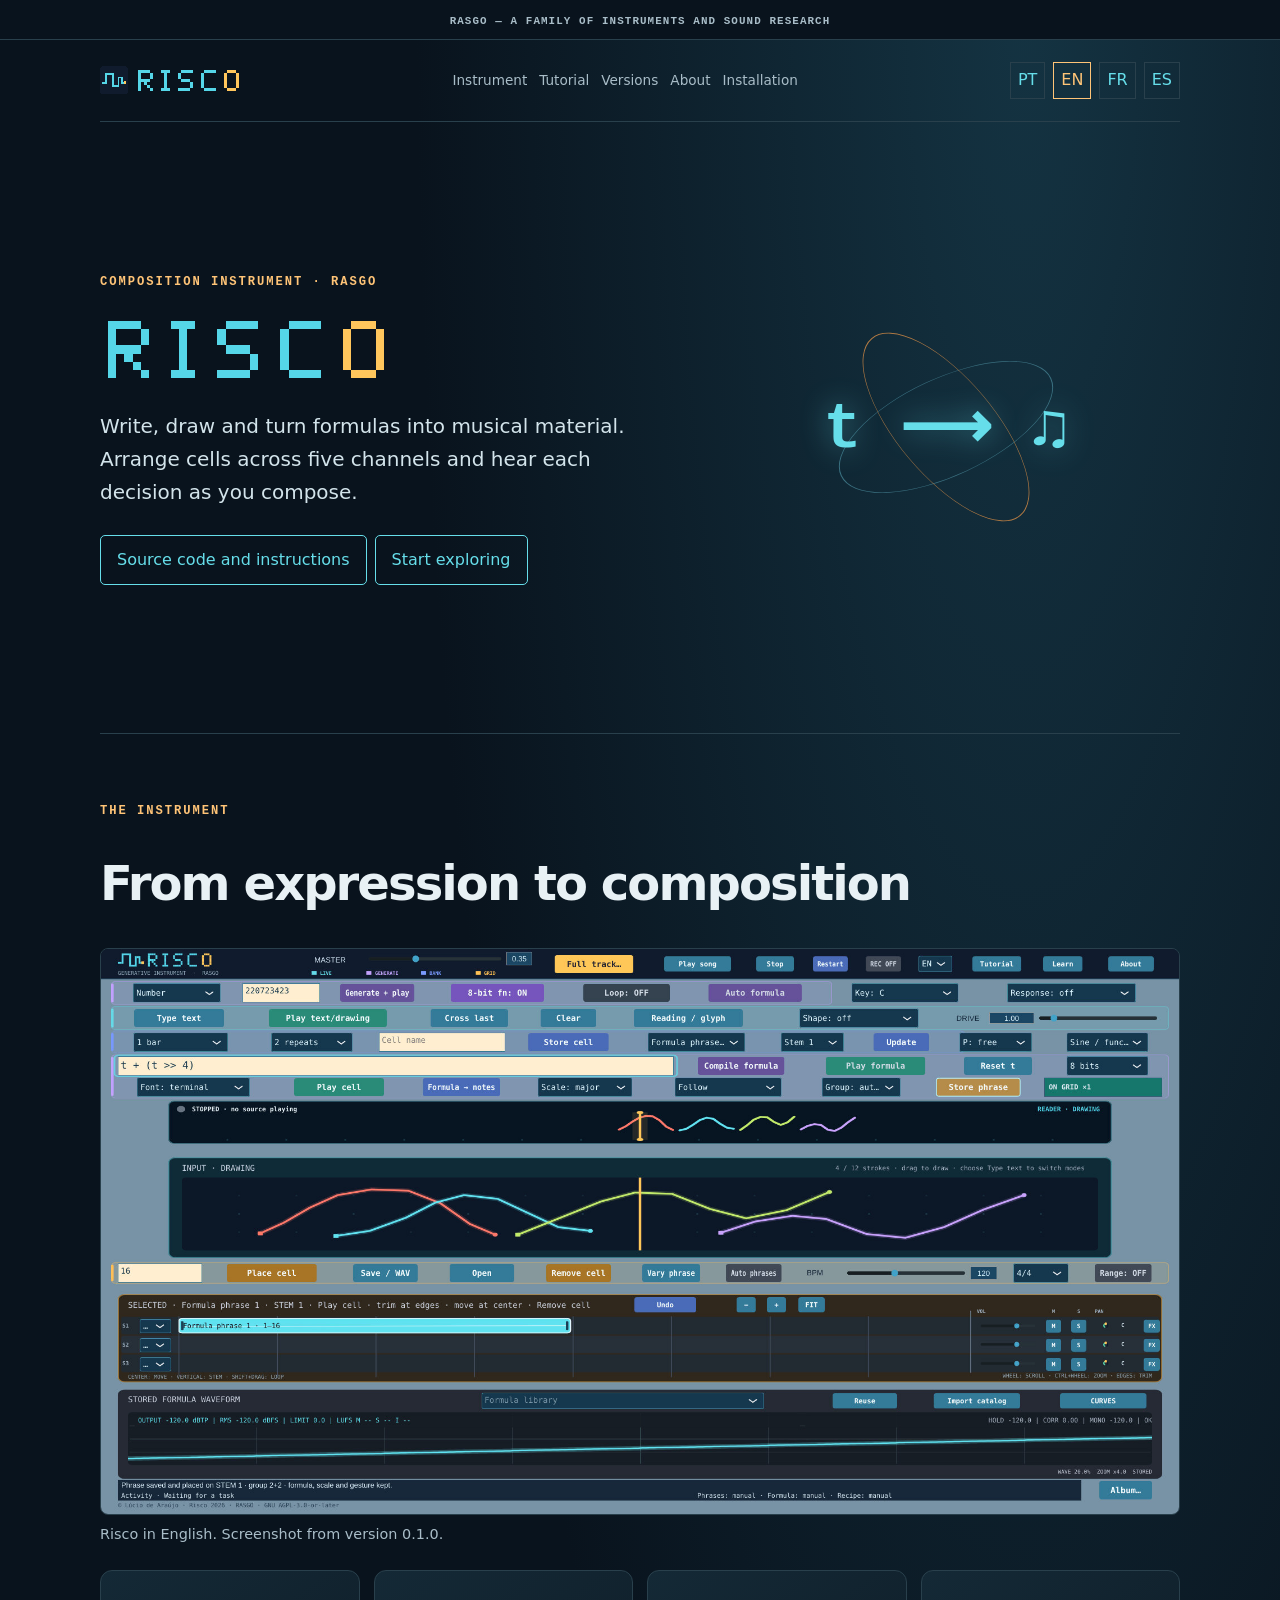
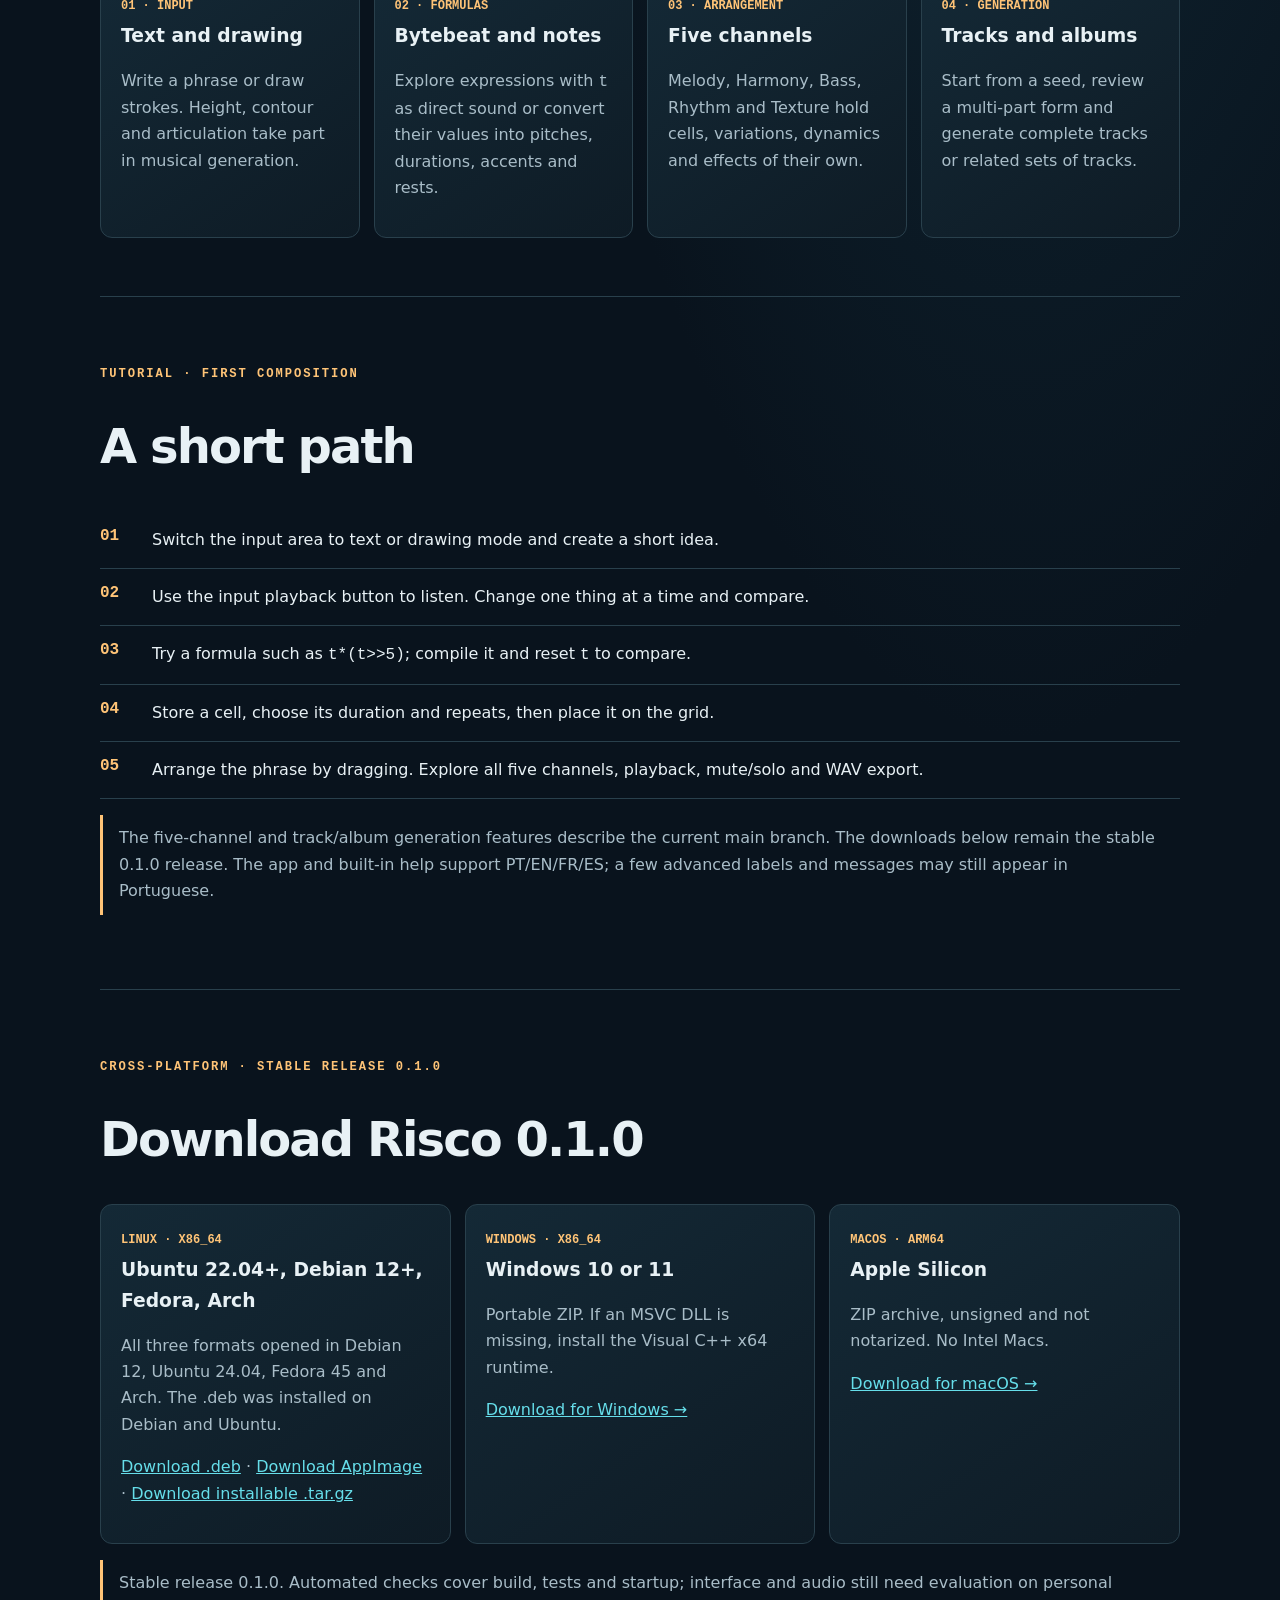
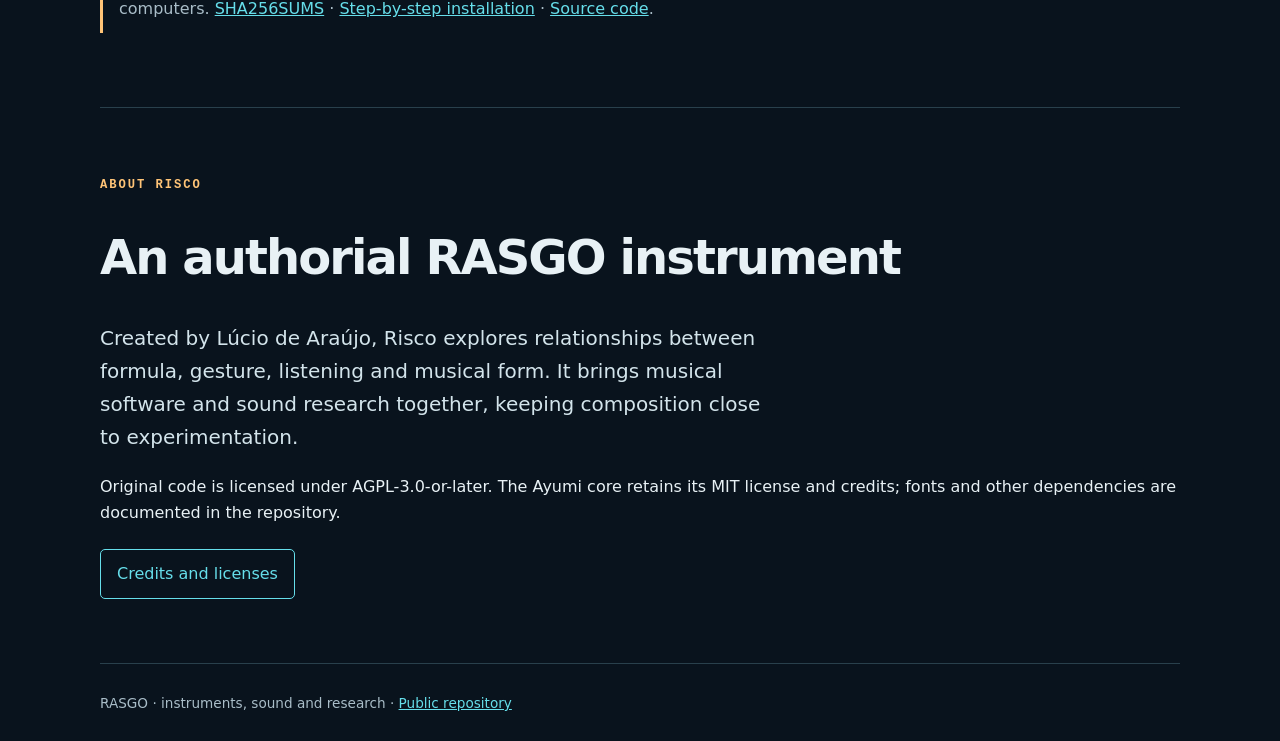
==== commit 2b9f560d: "Update Risco website for current composition workflow" ====
--- a/website/en.html
+++ b/website/en.html
@@ -4,6 +4,6 @@
 <link rel="apple-touch-icon" sizes="180x180" href="assets/identity/apple-touch-icon.png">
 <link rel="stylesheet" href="style.css?v=20261126-logo"></head><body>
 <div class="rasgo-strip"><a href="https://rasgoinstruments.arquiviagem.net/en.html">RASGO — a family of instruments and sound research</a></div>
-<header><a class="brand" href="#top"><img src="assets/identity/risco-favicon.svg" width="28" height="28" alt=""><img src="assets/identity/risco-wordmark.svg" width="106" height="29" alt="Risco"></a><nav><a href="#instrument">Instrument</a><a href="#tutorial">Tutorial</a><a href="#versions">Versions</a><a href="#about">About</a><a href="instalacao-en.html">Installation</a></nav><div class="lang"><a href="index.html">PT</a><a class="current" href="en.html">EN</a><a href="fr.html">FR</a><a href="es.html">ES</a></div></header><main><section class="hero" id="top"><div><p class="eyebrow">Composition instrument · RASGO</p><h1 class="hero-wordmark"><img src="assets/identity/risco-wordmark.svg" width="106" height="29" alt="Risco"></h1><p class="lead">Write, draw and turn formulas into musical material. Arrange cells into phrases and stems, and hear each decision as you compose.</p><a class="button" href="https://github.com/lucioaraujo/risco">Source code and instructions</a><a class="button" href="#tutorial">Start exploring</a></div><div class="orbit" aria-label="Formulas transformed into music"><span>t ⟶ ♫</span></div></section><section id="instrument"><p class="eyebrow">The instrument</p><h2>From expression to composition</h2>
+<header><a class="brand" href="#top"><img src="assets/identity/risco-favicon.svg" width="28" height="28" alt=""><img src="assets/identity/risco-wordmark.svg" width="106" height="29" alt="Risco"></a><nav><a href="#instrument">Instrument</a><a href="#tutorial">Tutorial</a><a href="#versions">Versions</a><a href="#about">About</a><a href="instalacao-en.html">Installation</a></nav><div class="lang"><a href="index.html">PT</a><a class="current" href="en.html">EN</a><a href="fr.html">FR</a><a href="es.html">ES</a></div></header><main><section class="hero" id="top"><div><p class="eyebrow">Composition instrument · RASGO</p><h1 class="hero-wordmark"><img src="assets/identity/risco-wordmark.svg" width="106" height="29" alt="Risco"></h1><p class="lead">Write, draw and turn formulas into musical material. Arrange cells across five channels and hear each decision as you compose.</p><a class="button" href="https://github.com/lucioaraujo/risco">Source code and instructions</a><a class="button" href="#tutorial">Start exploring</a></div><div class="orbit" aria-label="Formulas transformed into music"><span>t ⟶ ♫</span></div></section><section id="instrument"><p class="eyebrow">The instrument</p><h2>From expression to composition</h2>
 <figure class="interface"><a href="assets/risco-1920.jpg"><img src="assets/risco-1920.jpg" width="1920" height="1006" alt="Risco in English showing four drawn strokes, a formula editor and the composition grid."></a><figcaption>Risco in English. Screenshot from version 0.1.0.</figcaption></figure>
-<div class="grid"><article class="card"><span class="tag">01 · Input</span><h3>Text and drawing</h3><p>Write a phrase or draw strokes. Height, contour and articulation take part in musical generation.</p></article><article class="card"><span class="tag">02 · Formulas</span><h3>Bytebeat and notes</h3><p>Explore expressions with <code>t</code> as direct sound or convert their values into pitches, durations, accents and rests.</p></article><article class="card"><span class="tag">03 · Arrangement</span><h3>Cells and stems</h3><p>Store material, place occurrences on the grid and develop phrases through repetition, variation and response.</p></article></div></section><section id="tutorial"><p class="eyebrow">Tutorial · first composition</p><h2>A short path</h2><ol class="steps"><li>Switch the input area to text or drawing mode and create a short idea.</li><li>Use the input playback button to listen. Change one thing at a time and compare.</li><li>Try a formula such as <code>t*(t&gt;&gt;5)</code>; compile it and reset <code>t</code> to compare.</li><li>Store a cell, choose its duration and repeats, then place it on the grid.</li><li>Arrange the phrase by dragging. Explore three stems, playback, mute/solo and WAV export.</li></ol><p class="note">Select EN in the app to switch the main controls and built-in help to English. Some advanced menus and messages still use Portuguese. The README covers builds, dependencies and limitations.</p></section><section id="versions"><p class="eyebrow">Cross-platform · stable release 0.1.0</p><h2>Download Risco 0.1.0</h2><div class="grid"><article class="card"><span class="tag">Linux · x86_64</span><h3>Ubuntu 22.04+, Debian 12+, Fedora, Arch</h3><p>All three formats opened in Debian 12, Ubuntu 24.04, Fedora 45 and Arch. The .deb was installed on Debian and Ubuntu.</p><p><a href="https://github.com/lucioaraujo/risco/releases/download/v0.1.0/risco-0.1.0-linux-x86_64.deb">Download .deb</a> · <a href="https://github.com/lucioaraujo/risco/releases/download/v0.1.0/risco-0.1.0-linux-x86_64.AppImage">Download AppImage</a> · <a href="https://github.com/lucioaraujo/risco/releases/download/v0.1.0/risco-0.1.0-linux-x86_64.tar.gz">Download installable .tar.gz</a></p></article><article class="card"><span class="tag">Windows · x86_64</span><h3>Windows 10 or 11</h3><p>Portable ZIP. If an MSVC DLL is missing, install the Visual C++ x64 runtime.</p><a href="https://github.com/lucioaraujo/risco/releases/download/v0.1.0/risco-0.1.0-windows-x64.zip">Download for Windows →</a></article><article class="card"><span class="tag">macOS · arm64</span><h3>Apple Silicon</h3><p>ZIP archive, unsigned and not notarized. No Intel Macs.</p><a href="https://github.com/lucioaraujo/risco/releases/download/v0.1.0/risco-0.1.0-macos-arm64.zip">Download for macOS →</a></article></div><p class="note">Stable release 0.1.0. Automated checks cover build, tests and startup; interface and audio still need evaluation on personal computers. <a href="https://github.com/lucioaraujo/risco/releases/download/v0.1.0/SHA256SUMS">SHA256SUMS</a> · <a href="instalacao-en.html">Step-by-step installation</a> · <a href="https://github.com/lucioaraujo/risco/tree/v0.1.0">Source code</a>.</p></section><section id="about"><p class="eyebrow">About Risco</p><h2>An authorial RASGO instrument</h2><p class="lead">Created by Lúcio de Araújo, Risco explores relationships between formula, gesture, listening and musical form. It brings musical software and sound research together, keeping composition close to experimentation.</p><p>Original code is licensed under AGPL-3.0-or-later. The Ayumi core retains its MIT license and credits; fonts and other dependencies are documented in the repository.</p><a class="button" href="https://github.com/lucioaraujo/risco/blob/main/CREDITOS_E_LICENCAS.md">Credits and licenses</a></section></main><footer>RASGO · instruments, sound and research · <a href="https://github.com/lucioaraujo/risco">Public repository</a></footer></body></html>
+<div class="grid"><article class="card"><span class="tag">01 · Input</span><h3>Text and drawing</h3><p>Write a phrase or draw strokes. Height, contour and articulation take part in musical generation.</p></article><article class="card"><span class="tag">02 · Formulas</span><h3>Bytebeat and notes</h3><p>Explore expressions with <code>t</code> as direct sound or convert their values into pitches, durations, accents and rests.</p></article><article class="card"><span class="tag">03 · Arrangement</span><h3>Five channels</h3><p>Melody, Harmony, Bass, Rhythm and Texture hold cells, variations, dynamics and effects of their own.</p></article><article class="card"><span class="tag">04 · Generation</span><h3>Tracks and albums</h3><p>Start from a seed, review a multi-part form and generate complete tracks or related sets of tracks.</p></article></div></section><section id="tutorial"><p class="eyebrow">Tutorial · first composition</p><h2>A short path</h2><ol class="steps"><li>Switch the input area to text or drawing mode and create a short idea.</li><li>Use the input playback button to listen. Change one thing at a time and compare.</li><li>Try a formula such as <code>t*(t&gt;&gt;5)</code>; compile it and reset <code>t</code> to compare.</li><li>Store a cell, choose its duration and repeats, then place it on the grid.</li><li>Arrange the phrase by dragging. Explore all five channels, playback, mute/solo and WAV export.</li></ol><p class="note">The five-channel and track/album generation features describe the current main branch. The downloads below remain the stable 0.1.0 release. The app and built-in help support PT/EN/FR/ES; a few advanced labels and messages may still appear in Portuguese.</p></section><section id="versions"><p class="eyebrow">Cross-platform · stable release 0.1.0</p><h2>Download Risco 0.1.0</h2><div class="grid"><article class="card"><span class="tag">Linux · x86_64</span><h3>Ubuntu 22.04+, Debian 12+, Fedora, Arch</h3><p>All three formats opened in Debian 12, Ubuntu 24.04, Fedora 45 and Arch. The .deb was installed on Debian and Ubuntu.</p><p><a href="https://github.com/lucioaraujo/risco/releases/download/v0.1.0/risco-0.1.0-linux-x86_64.deb">Download .deb</a> · <a href="https://github.com/lucioaraujo/risco/releases/download/v0.1.0/risco-0.1.0-linux-x86_64.AppImage">Download AppImage</a> · <a href="https://github.com/lucioaraujo/risco/releases/download/v0.1.0/risco-0.1.0-linux-x86_64.tar.gz">Download installable .tar.gz</a></p></article><article class="card"><span class="tag">Windows · x86_64</span><h3>Windows 10 or 11</h3><p>Portable ZIP. If an MSVC DLL is missing, install the Visual C++ x64 runtime.</p><a href="https://github.com/lucioaraujo/risco/releases/download/v0.1.0/risco-0.1.0-windows-x64.zip">Download for Windows →</a></article><article class="card"><span class="tag">macOS · arm64</span><h3>Apple Silicon</h3><p>ZIP archive, unsigned and not notarized. No Intel Macs.</p><a href="https://github.com/lucioaraujo/risco/releases/download/v0.1.0/risco-0.1.0-macos-arm64.zip">Download for macOS →</a></article></div><p class="note">Stable release 0.1.0. Automated checks cover build, tests and startup; interface and audio still need evaluation on personal computers. <a href="https://github.com/lucioaraujo/risco/releases/download/v0.1.0/SHA256SUMS">SHA256SUMS</a> · <a href="instalacao-en.html">Step-by-step installation</a> · <a href="https://github.com/lucioaraujo/risco/tree/v0.1.0">Source code</a>.</p></section><section id="about"><p class="eyebrow">About Risco</p><h2>An authorial RASGO instrument</h2><p class="lead">Created by Lúcio de Araújo, Risco explores relationships between formula, gesture, listening and musical form. It brings musical software and sound research together, keeping composition close to experimentation.</p><p>Original code is licensed under AGPL-3.0-or-later. The Ayumi core retains its MIT license and credits; fonts and other dependencies are documented in the repository.</p><a class="button" href="https://github.com/lucioaraujo/risco/blob/main/CREDITOS_E_LICENCAS.md">Credits and licenses</a></section></main><footer>RASGO · instruments, sound and research · <a href="https://github.com/lucioaraujo/risco">Public repository</a></footer></body></html>
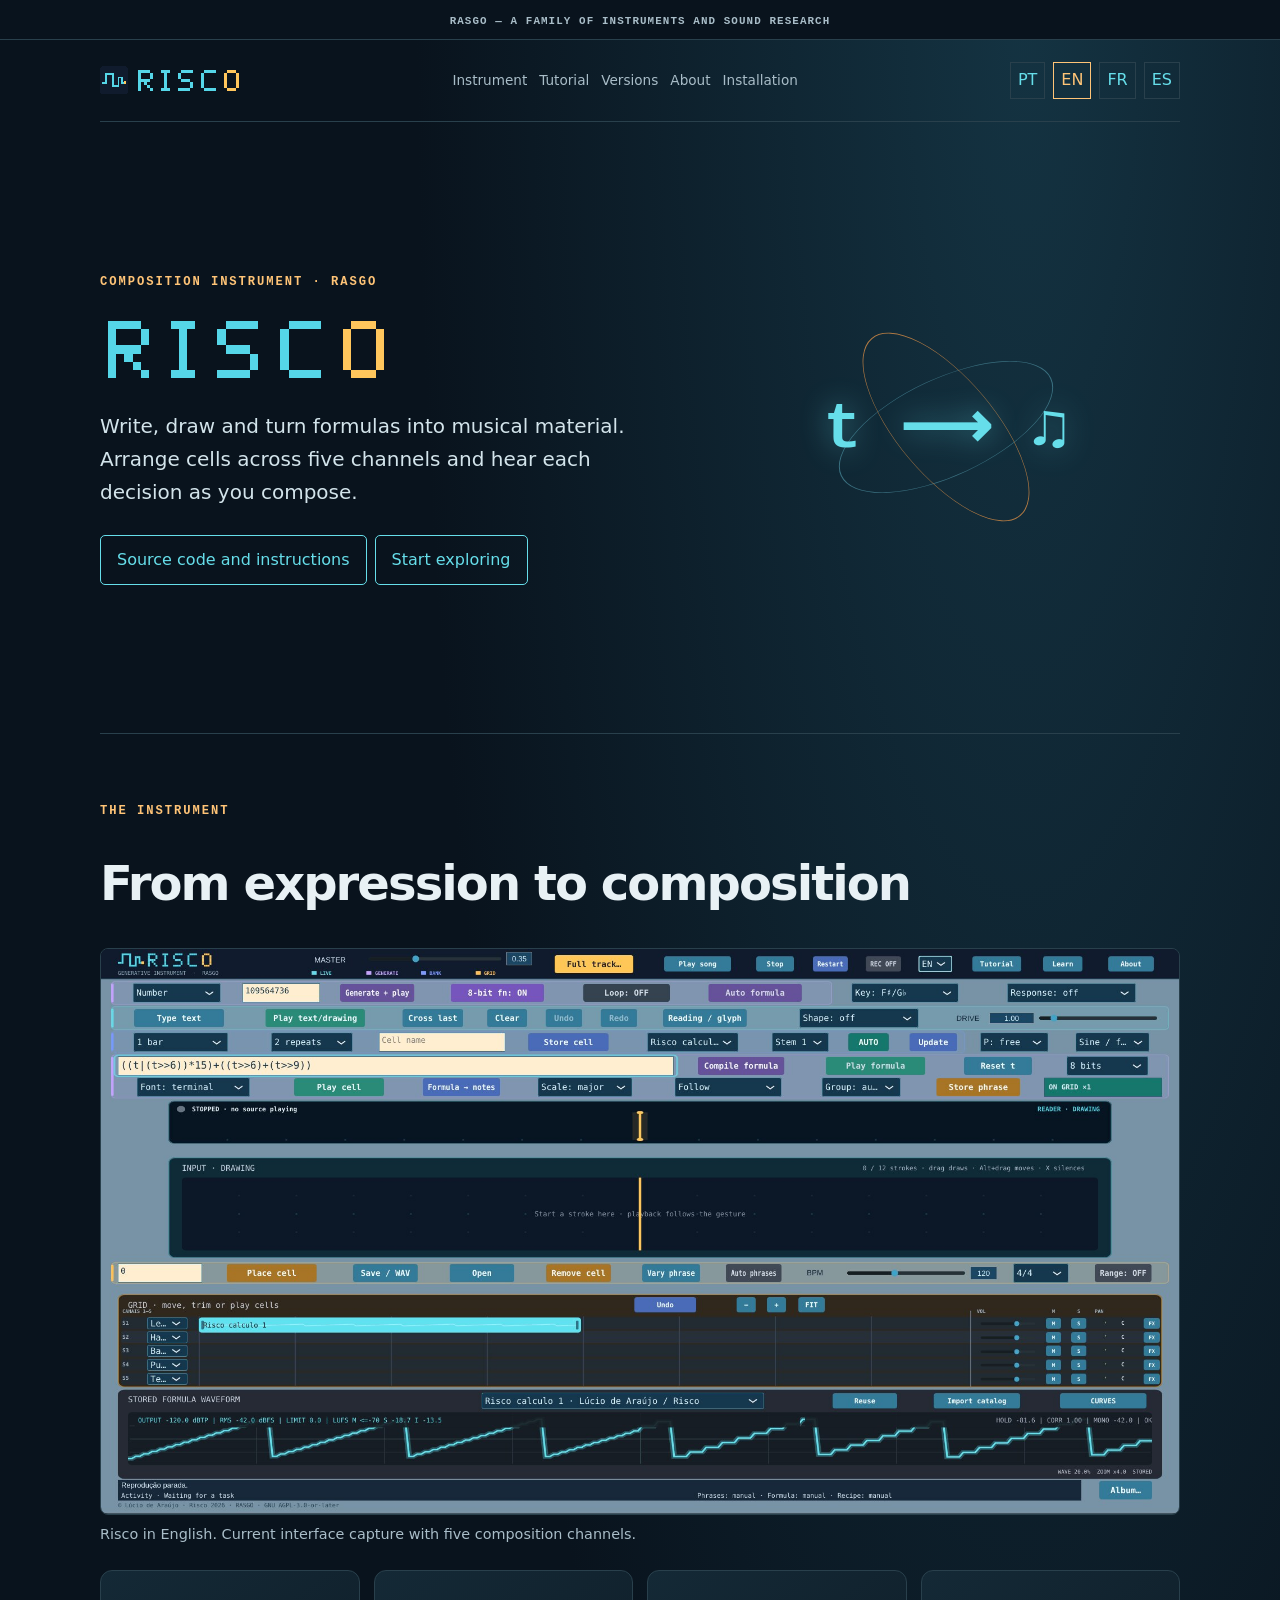
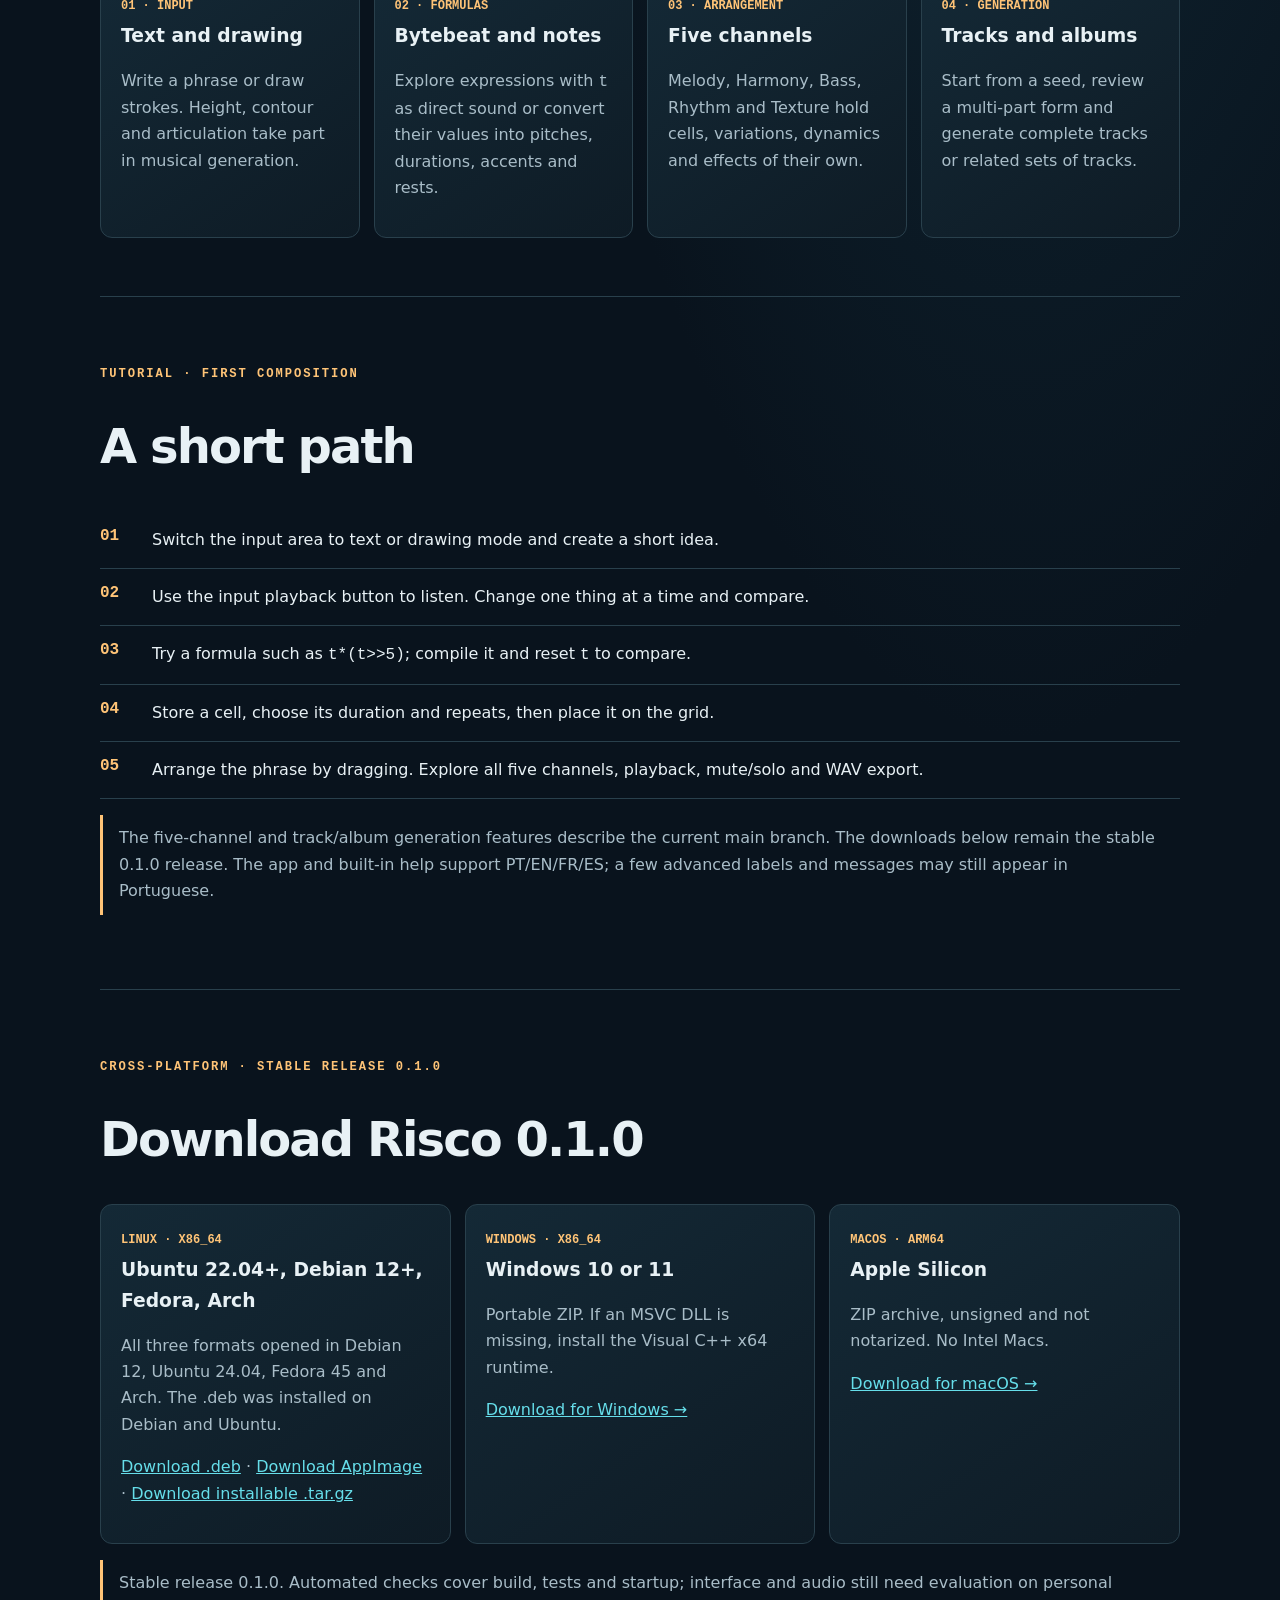
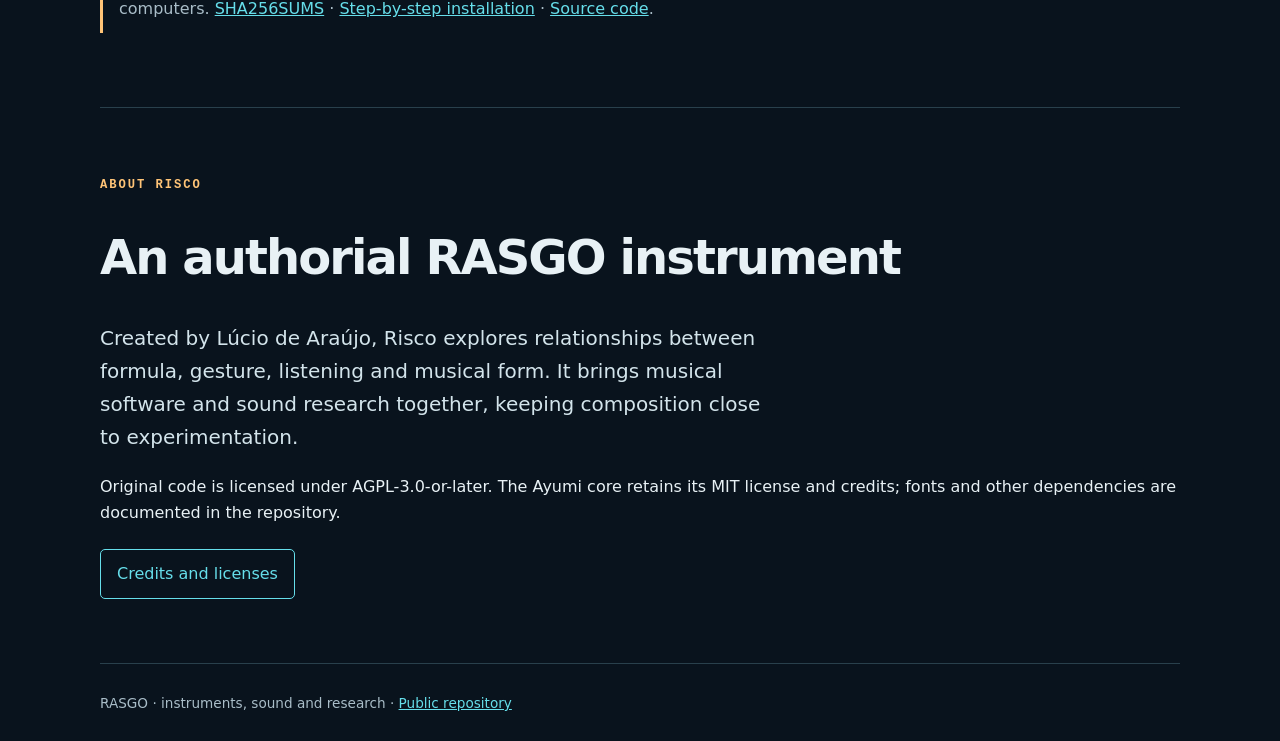
==== commit 4f6d48c2: "Refresh Risco website interface screenshot" ====
--- a/website/en.html
+++ b/website/en.html
@@ -5,5 +5,5 @@
 <link rel="stylesheet" href="style.css?v=20261126-logo"></head><body>
 <div class="rasgo-strip"><a href="https://rasgoinstruments.arquiviagem.net/en.html">RASGO — a family of instruments and sound research</a></div>
 <header><a class="brand" href="#top"><img src="assets/identity/risco-favicon.svg" width="28" height="28" alt=""><img src="assets/identity/risco-wordmark.svg" width="106" height="29" alt="Risco"></a><nav><a href="#instrument">Instrument</a><a href="#tutorial">Tutorial</a><a href="#versions">Versions</a><a href="#about">About</a><a href="instalacao-en.html">Installation</a></nav><div class="lang"><a href="index.html">PT</a><a class="current" href="en.html">EN</a><a href="fr.html">FR</a><a href="es.html">ES</a></div></header><main><section class="hero" id="top"><div><p class="eyebrow">Composition instrument · RASGO</p><h1 class="hero-wordmark"><img src="assets/identity/risco-wordmark.svg" width="106" height="29" alt="Risco"></h1><p class="lead">Write, draw and turn formulas into musical material. Arrange cells across five channels and hear each decision as you compose.</p><a class="button" href="https://github.com/lucioaraujo/risco">Source code and instructions</a><a class="button" href="#tutorial">Start exploring</a></div><div class="orbit" aria-label="Formulas transformed into music"><span>t ⟶ ♫</span></div></section><section id="instrument"><p class="eyebrow">The instrument</p><h2>From expression to composition</h2>
-<figure class="interface"><a href="assets/risco-1920.jpg"><img src="assets/risco-1920.jpg" width="1920" height="1006" alt="Risco in English showing four drawn strokes, a formula editor and the composition grid."></a><figcaption>Risco in English. Screenshot from version 0.1.0.</figcaption></figure>
+<figure class="interface"><a href="assets/risco-main-en-1920.jpg"><img src="assets/risco-main-en-1920.jpg" width="1920" height="1006" alt="Risco in English showing the drawing area, formulas and five composition channels."></a><figcaption>Risco in English. Current interface capture with five composition channels.</figcaption></figure>
 <div class="grid"><article class="card"><span class="tag">01 · Input</span><h3>Text and drawing</h3><p>Write a phrase or draw strokes. Height, contour and articulation take part in musical generation.</p></article><article class="card"><span class="tag">02 · Formulas</span><h3>Bytebeat and notes</h3><p>Explore expressions with <code>t</code> as direct sound or convert their values into pitches, durations, accents and rests.</p></article><article class="card"><span class="tag">03 · Arrangement</span><h3>Five channels</h3><p>Melody, Harmony, Bass, Rhythm and Texture hold cells, variations, dynamics and effects of their own.</p></article><article class="card"><span class="tag">04 · Generation</span><h3>Tracks and albums</h3><p>Start from a seed, review a multi-part form and generate complete tracks or related sets of tracks.</p></article></div></section><section id="tutorial"><p class="eyebrow">Tutorial · first composition</p><h2>A short path</h2><ol class="steps"><li>Switch the input area to text or drawing mode and create a short idea.</li><li>Use the input playback button to listen. Change one thing at a time and compare.</li><li>Try a formula such as <code>t*(t&gt;&gt;5)</code>; compile it and reset <code>t</code> to compare.</li><li>Store a cell, choose its duration and repeats, then place it on the grid.</li><li>Arrange the phrase by dragging. Explore all five channels, playback, mute/solo and WAV export.</li></ol><p class="note">The five-channel and track/album generation features describe the current main branch. The downloads below remain the stable 0.1.0 release. The app and built-in help support PT/EN/FR/ES; a few advanced labels and messages may still appear in Portuguese.</p></section><section id="versions"><p class="eyebrow">Cross-platform · stable release 0.1.0</p><h2>Download Risco 0.1.0</h2><div class="grid"><article class="card"><span class="tag">Linux · x86_64</span><h3>Ubuntu 22.04+, Debian 12+, Fedora, Arch</h3><p>All three formats opened in Debian 12, Ubuntu 24.04, Fedora 45 and Arch. The .deb was installed on Debian and Ubuntu.</p><p><a href="https://github.com/lucioaraujo/risco/releases/download/v0.1.0/risco-0.1.0-linux-x86_64.deb">Download .deb</a> · <a href="https://github.com/lucioaraujo/risco/releases/download/v0.1.0/risco-0.1.0-linux-x86_64.AppImage">Download AppImage</a> · <a href="https://github.com/lucioaraujo/risco/releases/download/v0.1.0/risco-0.1.0-linux-x86_64.tar.gz">Download installable .tar.gz</a></p></article><article class="card"><span class="tag">Windows · x86_64</span><h3>Windows 10 or 11</h3><p>Portable ZIP. If an MSVC DLL is missing, install the Visual C++ x64 runtime.</p><a href="https://github.com/lucioaraujo/risco/releases/download/v0.1.0/risco-0.1.0-windows-x64.zip">Download for Windows →</a></article><article class="card"><span class="tag">macOS · arm64</span><h3>Apple Silicon</h3><p>ZIP archive, unsigned and not notarized. No Intel Macs.</p><a href="https://github.com/lucioaraujo/risco/releases/download/v0.1.0/risco-0.1.0-macos-arm64.zip">Download for macOS →</a></article></div><p class="note">Stable release 0.1.0. Automated checks cover build, tests and startup; interface and audio still need evaluation on personal computers. <a href="https://github.com/lucioaraujo/risco/releases/download/v0.1.0/SHA256SUMS">SHA256SUMS</a> · <a href="instalacao-en.html">Step-by-step installation</a> · <a href="https://github.com/lucioaraujo/risco/tree/v0.1.0">Source code</a>.</p></section><section id="about"><p class="eyebrow">About Risco</p><h2>An authorial RASGO instrument</h2><p class="lead">Created by Lúcio de Araújo, Risco explores relationships between formula, gesture, listening and musical form. It brings musical software and sound research together, keeping composition close to experimentation.</p><p>Original code is licensed under AGPL-3.0-or-later. The Ayumi core retains its MIT license and credits; fonts and other dependencies are documented in the repository.</p><a class="button" href="https://github.com/lucioaraujo/risco/blob/main/CREDITOS_E_LICENCAS.md">Credits and licenses</a></section></main><footer>RASGO · instruments, sound and research · <a href="https://github.com/lucioaraujo/risco">Public repository</a></footer></body></html>
